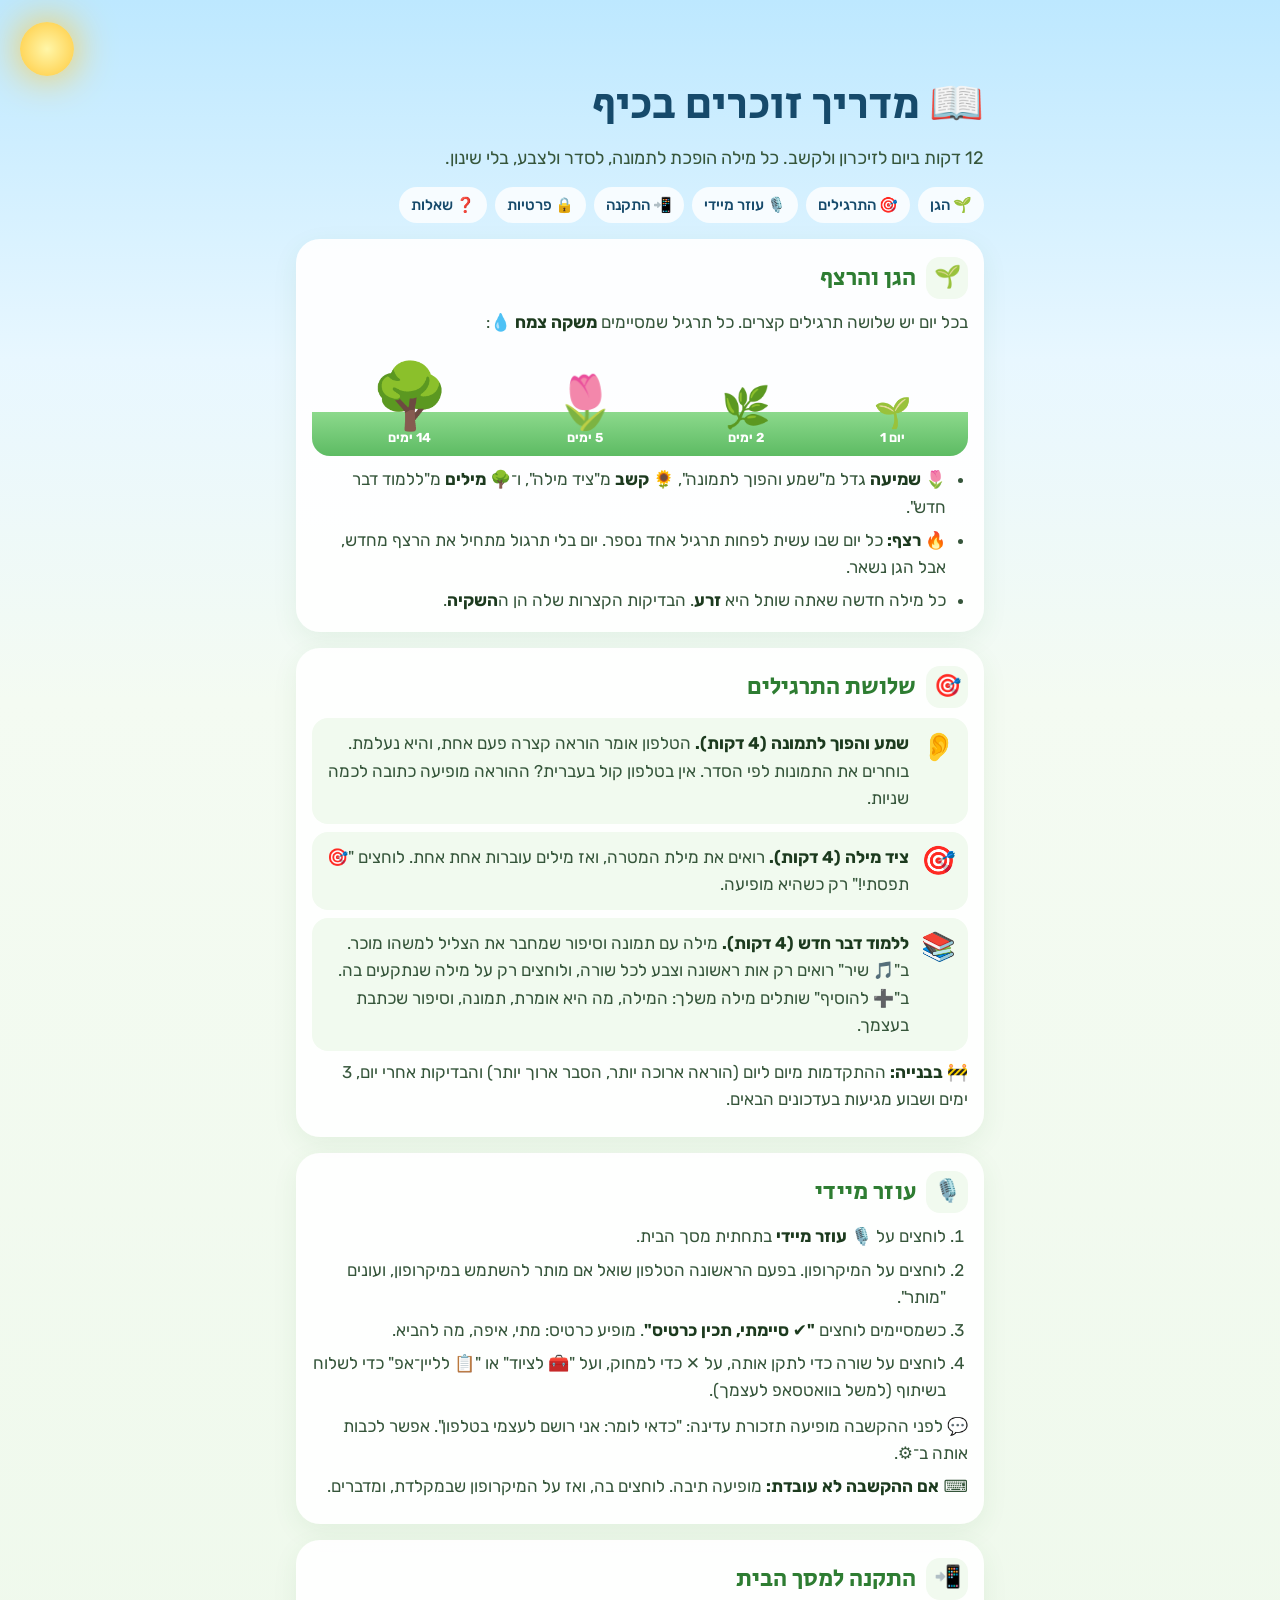
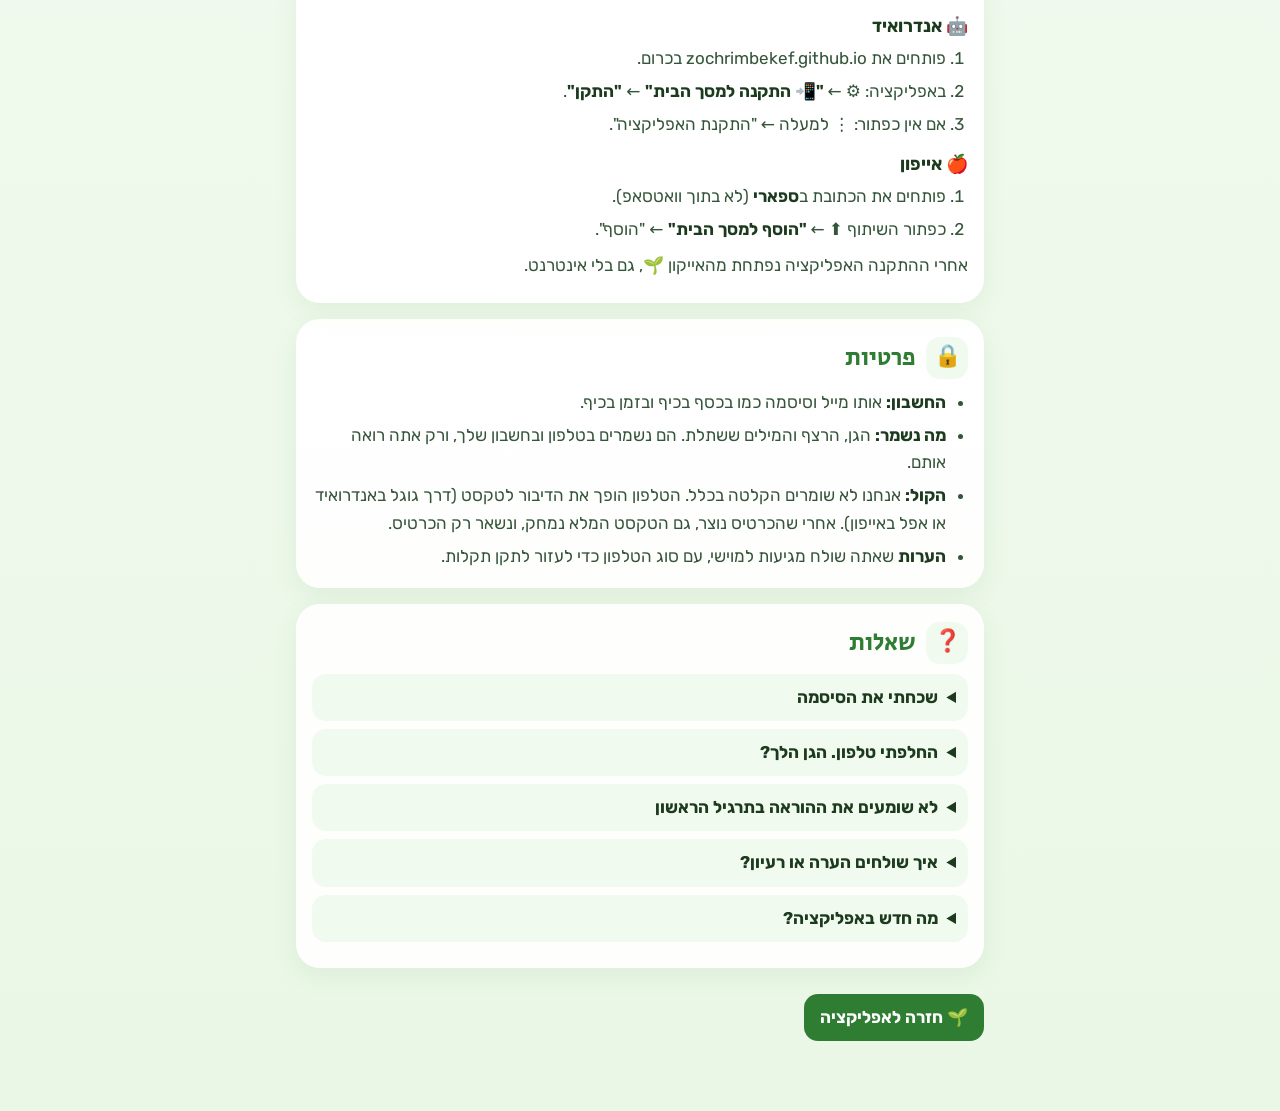
==== guide/index.html @ 0951f1a0 "עדכון האתר 20261025165456" ====
<!doctype html>
<html lang="he" dir="rtl">
<head>
<meta charset="utf-8">
<meta name="viewport" content="width=device-width, initial-scale=1, viewport-fit=cover">
<title>מדריך זוכרים בכיף</title>
<link rel="preconnect" href="https://fonts.googleapis.com">
<link rel="preconnect" href="https://fonts.gstatic.com" crossorigin>
<link href="https://fonts.googleapis.com/css2?family=Rubik:wght@400;500;700;800&family=Secular+One&display=swap" rel="stylesheet">
<style>
:root{--ink:#1C3A1E;--ink2:#35553A;--ink3:#5E7F62;--blue:#164A6B;--soft:#F1FAEF;--leaf:#2E7D32;--sun:#FFC93C;--ease:cubic-bezier(.22,.8,.24,1)}
*{box-sizing:border-box;margin:0;padding:0}
html,body{overflow-x:hidden;max-width:100%}
body{font-family:Rubik,system-ui,sans-serif;font-size:17px;line-height:1.6;color:var(--ink);background:linear-gradient(180deg,#BDE8FF 0,#E8F7FF 360px,#F4FBF2 700px,#EAF7E6)}
main{max-width:720px;margin:0 auto;padding:24px 16px 70px}
.sun{position:absolute;top:22px;left:20px;width:54px;height:54px;border-radius:50%;background:radial-gradient(#FFF6A8,var(--sun));box-shadow:0 0 40px var(--sun);animation:float 4s ease-in-out infinite}
@keyframes float{50%{transform:translateY(-6px)}}
h1{font-family:'Secular One',sans-serif;font-weight:400;font-size:clamp(30px,8vw,44px);color:var(--blue);margin-top:46px}
.lead{color:var(--ink2);font-size:18px;margin:4px 0 14px}
.toc{display:flex;flex-wrap:wrap;gap:8px;margin-bottom:6px}
.toc a{background:#ffffffd0;border-radius:99px;padding:6px 12px;font-size:15px;color:var(--blue);text-decoration:none;font-weight:500}
section{background:#ffffffee;border-radius:24px;padding:18px 16px;margin:16px 0;box-shadow:0 8px 26px #2E7D3214;opacity:0;transform:translateY(14px);animation:in .7s var(--ease) forwards}
section:nth-of-type(2){animation-delay:.06s}section:nth-of-type(3){animation-delay:.12s}section:nth-of-type(n+4){animation-delay:.18s}
@keyframes in{to{opacity:1;transform:none}}
h2{font-family:'Secular One',sans-serif;font-weight:400;font-size:24px;color:var(--leaf);margin-bottom:10px;display:flex;gap:10px;align-items:center}
h2 .ic{display:inline-grid;place-items:center;width:42px;height:42px;border-radius:14px;background:var(--soft);font-size:22px;flex:none}
h3{font-size:18px;margin:12px 0 4px}
p{color:var(--ink2);margin-bottom:6px}
ul,ol{padding-inline-start:22px;color:var(--ink2);display:flex;flex-direction:column;gap:6px}
b{color:var(--ink)}
.row{display:flex;gap:12px;align-items:flex-start;background:var(--soft);border-radius:16px;padding:12px;margin:8px 0}
.row .e{font-size:28px;flex:none;line-height:1.2}
.row p{margin:0}
.grow{display:flex;justify-content:space-around;align-items:flex-end;background:linear-gradient(180deg,transparent 60%,#8CD98C 60%,#5DBB63);border-radius:18px;height:110px;padding:0 6px 8px;margin:10px 0}
.grow div{text-align:center;color:#fff;font-weight:700;font-size:13px}
.grow span{display:block;line-height:1;animation:sway 4s ease-in-out infinite;transform-origin:bottom}
@keyframes sway{50%{transform:rotate(-4deg)}}
details{background:var(--soft);border-radius:14px;padding:10px 12px;margin:8px 0}
summary{font-weight:700;cursor:pointer}
details p{margin-top:6px}
.ltr{direction:ltr;unicode-bidi:isolate}
.back{display:inline-block;margin-top:10px;background:var(--leaf);color:#fff;text-decoration:none;border-radius:14px;padding:10px 16px;font-weight:700}
@media (prefers-reduced-motion:reduce){*{animation:none!important}section{opacity:1;transform:none}}
</style>
</head>
<body>
<div class="sun"></div>
<main>
  <h1>📖 מדריך זוכרים בכיף</h1>
  <p class="lead">12 דקות ביום לזיכרון ולקשב. כל מילה הופכת לתמונה, לסדר ולצבע, בלי שינון.</p>
  <nav class="toc"><a href="#garden">🌱 הגן</a><a href="#ex">🎯 התרגילים</a><a href="#helper">🎙️ עוזר מיידי</a><a href="#install">📲 התקנה</a><a href="#privacy">🔒 פרטיות</a><a href="#faq">❓ שאלות</a></nav>

  <section id="garden">
    <h2><span class="ic">🌱</span>הגן והרצף</h2>
    <p>בכל יום יש שלושה תרגילים קצרים. כל תרגיל שמסיימים <b>משקה צמח</b> 💧:</p>
    <div class="grow"><div><span style="font-size:30px">🌱</span>יום 1</div><div><span style="font-size:40px">🌿</span>2 ימים</div><div><span style="font-size:52px">🌷</span>5 ימים</div><div><span style="font-size:64px">🌳</span>14 ימים</div></div>
    <ul>
      <li>🌷 <b>שמיעה</b> גדל מ"שמע והפוך לתמונה", 🌻 <b>קשב</b> מ"ציד מילה", ו־🌳 <b>מילים</b> מ"ללמוד דבר חדש".</li>
      <li>🔥 <b>רצף:</b> כל יום שבו עשית לפחות תרגיל אחד נספר. יום בלי תרגול מתחיל את הרצף מחדש, אבל הגן נשאר.</li>
      <li>כל מילה חדשה שאתה שותל היא <b>זרע</b>. הבדיקות הקצרות שלה הן ה<b>השקיה</b>.</li>
    </ul>
  </section>

  <section id="ex">
    <h2><span class="ic">🎯</span>שלושת התרגילים</h2>
    <div class="row"><span class="e">👂</span><p><b>שמע והפוך לתמונה (4 דקות).</b> הטלפון אומר הוראה קצרה פעם אחת, והיא נעלמת. בוחרים את התמונות לפי הסדר. אין בטלפון קול בעברית? ההוראה מופיעה כתובה לכמה שניות.</p></div>
    <div class="row"><span class="e">🎯</span><p><b>ציד מילה (4 דקות).</b> רואים את מילת המטרה, ואז מילים עוברות אחת אחת. לוחצים "🎯 תפסתי!" רק כשהיא מופיעה.</p></div>
    <div class="row"><span class="e">📚</span><p><b>ללמוד דבר חדש (4 דקות).</b> מילה עם תמונה וסיפור שמחבר את הצליל למשהו מוכר. ב"🎵 שיר" רואים רק אות ראשונה וצבע לכל שורה, ולוחצים רק על מילה שנתקעים בה. ב"➕ להוסיף" שותלים מילה משלך: המילה, מה היא אומרת, תמונה, וסיפור שכתבת בעצמך.</p></div>
    <p style="margin-top:8px">🚧 <b>בבנייה:</b> ההתקדמות מיום ליום (הוראה ארוכה יותר, הסבר ארוך יותר) והבדיקות אחרי יום, 3 ימים ושבוע מגיעות בעדכונים הבאים.</p>
  </section>

  <section id="helper">
    <h2><span class="ic">🎙️</span>עוזר מיידי</h2>
    <ol>
      <li>לוחצים על <b>🎙️ עוזר מיידי</b> בתחתית מסך הבית.</li>
      <li>לוחצים על המיקרופון. בפעם הראשונה הטלפון שואל אם מותר להשתמש במיקרופון, ועונים "מותר".</li>
      <li>כשמסיימים לוחצים <b>"✔ סיימתי, תכין כרטיס"</b>. מופיע כרטיס: מתי, איפה, מה להביא.</li>
      <li>לוחצים על שורה כדי לתקן אותה, על ✕ כדי למחוק, ועל "🧰 לציוד" או "📋 לליין־אפ" כדי לשלוח בשיתוף (למשל בוואטסאפ לעצמך).</li>
    </ol>
    <p style="margin-top:8px">💬 לפני ההקשבה מופיעה תזכורת עדינה: "כדאי לומר: אני רושם לעצמי בטלפון". אפשר לכבות אותה ב־⚙️.</p>
    <p>⌨️ <b>אם ההקשבה לא עובדת:</b> מופיעה תיבה. לוחצים בה, ואז על המיקרופון שבמקלדת, ומדברים.</p>
  </section>

  <section id="install">
    <h2><span class="ic">📲</span>התקנה למסך הבית</h2>
    <h3>🤖 אנדרואיד</h3>
    <ol><li>פותחים את <span class="ltr">zochrimbekef.github.io</span> בכרום.</li><li>באפליקציה: ⚙️ ← <b>"📲 התקנה למסך הבית"</b> ← <b>"התקן"</b>.</li><li>אם אין כפתור: ⋮ למעלה ← "התקנת האפליקציה".</li></ol>
    <h3>🍎 אייפון</h3>
    <ol><li>פותחים את הכתובת ב<b>ספארי</b> (לא בתוך וואטסאפ).</li><li>כפתור השיתוף ⬆️ ← <b>"הוסף למסך הבית"</b> ← "הוסף".</li></ol>
    <p style="margin-top:8px">אחרי ההתקנה האפליקציה נפתחת מהאייקון 🌱, גם בלי אינטרנט.</p>
  </section>

  <section id="privacy">
    <h2><span class="ic">🔒</span>פרטיות</h2>
    <ul>
      <li><b>החשבון:</b> אותו מייל וסיסמה כמו בכסף בכיף ובזמן בכיף.</li>
      <li><b>מה נשמר:</b> הגן, הרצף והמילים ששתלת. הם נשמרים בטלפון ובחשבון שלך, ורק אתה רואה אותם.</li>
      <li><b>הקול:</b> אנחנו לא שומרים הקלטה בכלל. הטלפון הופך את הדיבור לטקסט (דרך גוגל באנדרואיד או אפל באייפון). אחרי שהכרטיס נוצר, גם הטקסט המלא נמחק, ונשאר רק הכרטיס.</li>
      <li><b>הערות</b> שאתה שולח מגיעות למוישי, עם סוג הטלפון כדי לעזור לתקן תקלות.</li>
    </ul>
  </section>

  <section id="faq">
    <h2><span class="ic">❓</span>שאלות</h2>
    <details><summary>שכחתי את הסיסמה</summary><p>במסך הכניסה כותבים את המייל ולוחצים "שכחתי סיסמה". מגיע מייל עם קישור, ובו בוחרים סיסמה חדשה. הסיסמה משתנה בכל האפליקציות יחד.</p></details>
    <details><summary>החלפתי טלפון. הגן הלך?</summary><p>לא. נכנסים עם אותו מייל וסיסמה, והגן חוזר. כתוב "📱 נשמר בטלפון"? זה אומר שעוד לא היה חיבור, וזה יעלה לחשבון לבד.</p></details>
    <details><summary>לא שומעים את ההוראה בתרגיל הראשון</summary><p>בודקים שהשמע של הטלפון לא על שקט. אם אין בטלפון קול בעברית, ההוראה מופיעה כתובה לכמה שניות ונעלמת.</p></details>
    <details><summary>איך שולחים הערה או רעיון?</summary><p>⚙️ ← "💌 הערה או רעיון". ההערה מגיעה ישר למוישי.</p></details>
    <details><summary>מה חדש באפליקציה?</summary><p>אחרי כל עדכון נפתח חלון "✨ מה חדש". אפשר לפתוח אותו שוב ב־⚙️.</p></details>
  </section>
  <a class="back" href="../">🌱 חזרה לאפליקציה</a>
</main>
</body>
</html>
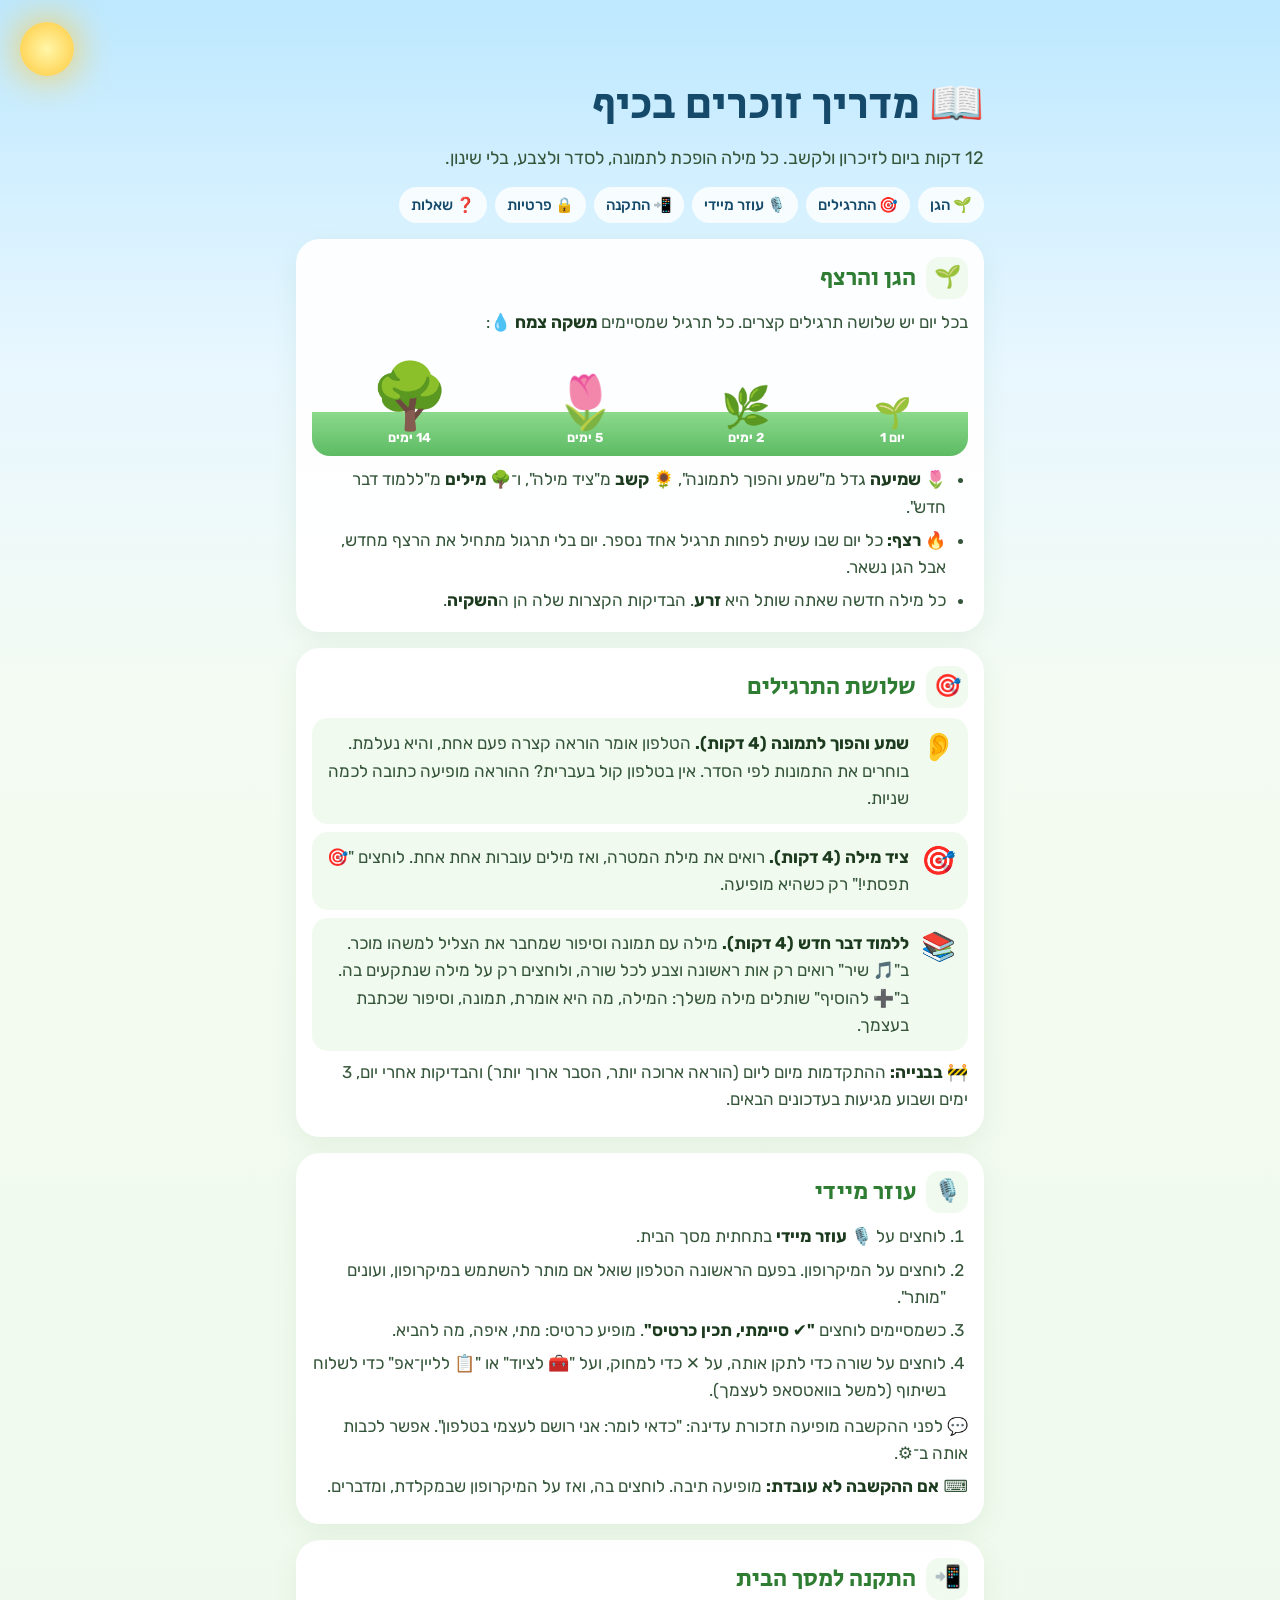
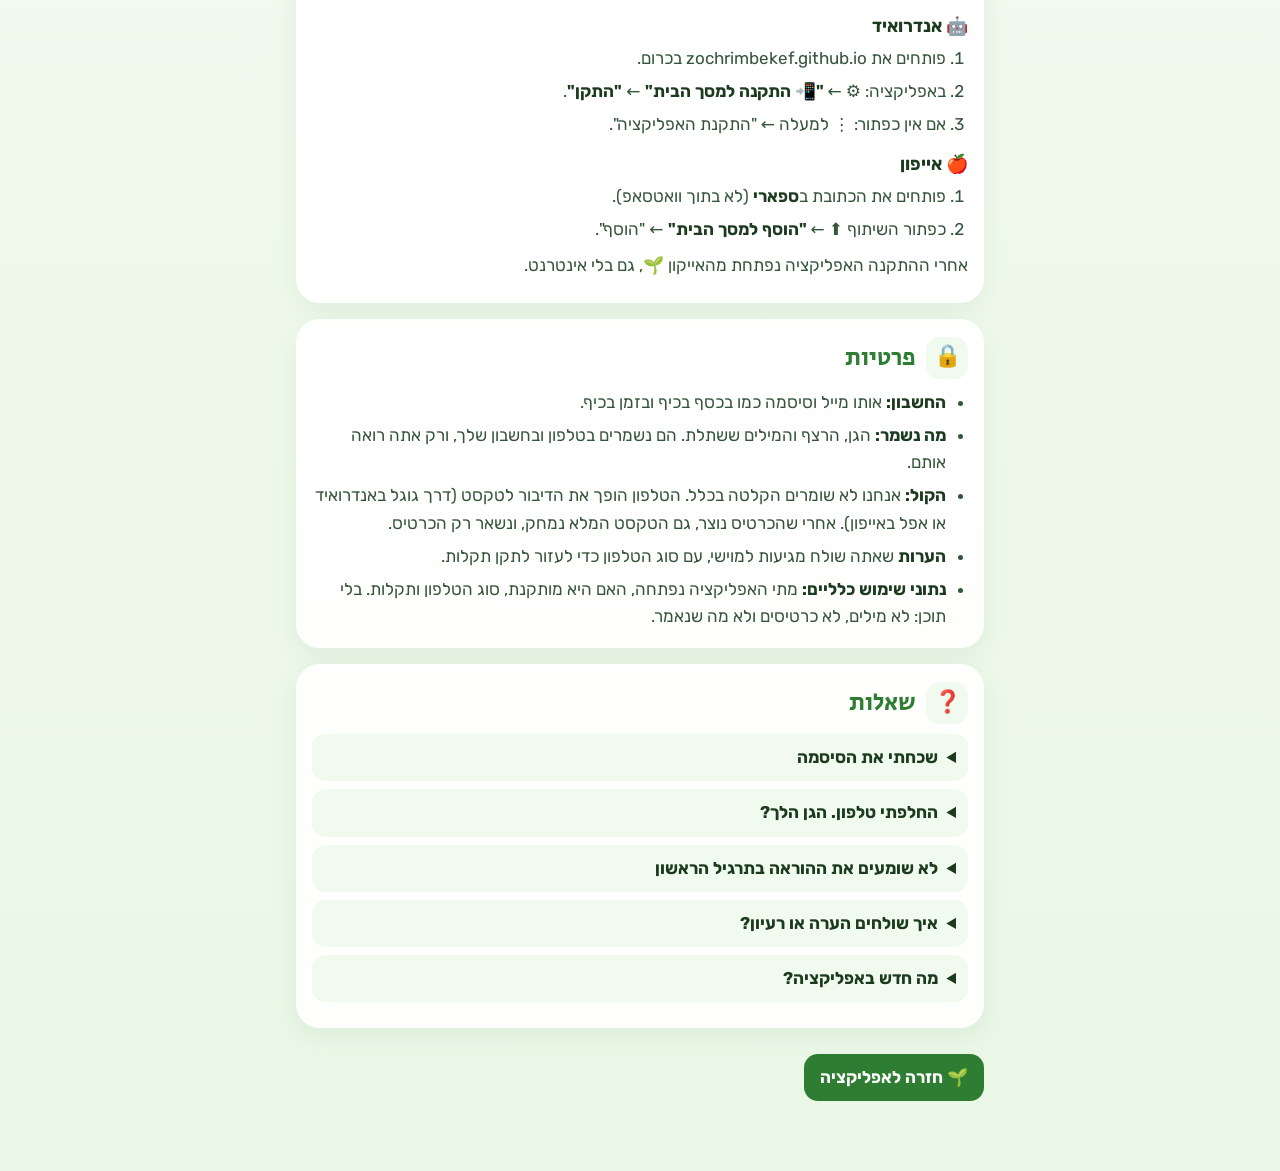
==== commit b3c249da: "עדכון האתר 20261025172228" ====
--- a/guide/index.html
+++ b/guide/index.html
@@ -97,6 +97,7 @@
       <li><b>מה נשמר:</b> הגן, הרצף והמילים ששתלת. הם נשמרים בטלפון ובחשבון שלך, ורק אתה רואה אותם.</li>
       <li><b>הקול:</b> אנחנו לא שומרים הקלטה בכלל. הטלפון הופך את הדיבור לטקסט (דרך גוגל באנדרואיד או אפל באייפון). אחרי שהכרטיס נוצר, גם הטקסט המלא נמחק, ונשאר רק הכרטיס.</li>
       <li><b>הערות</b> שאתה שולח מגיעות למוישי, עם סוג הטלפון כדי לעזור לתקן תקלות.</li>
+      <li><b>נתוני שימוש כלליים:</b> מתי האפליקציה נפתחה, האם היא מותקנת, סוג הטלפון ותקלות. בלי תוכן: לא מילים, לא כרטיסים ולא מה שנאמר.</li>
     </ul>
   </section>
 
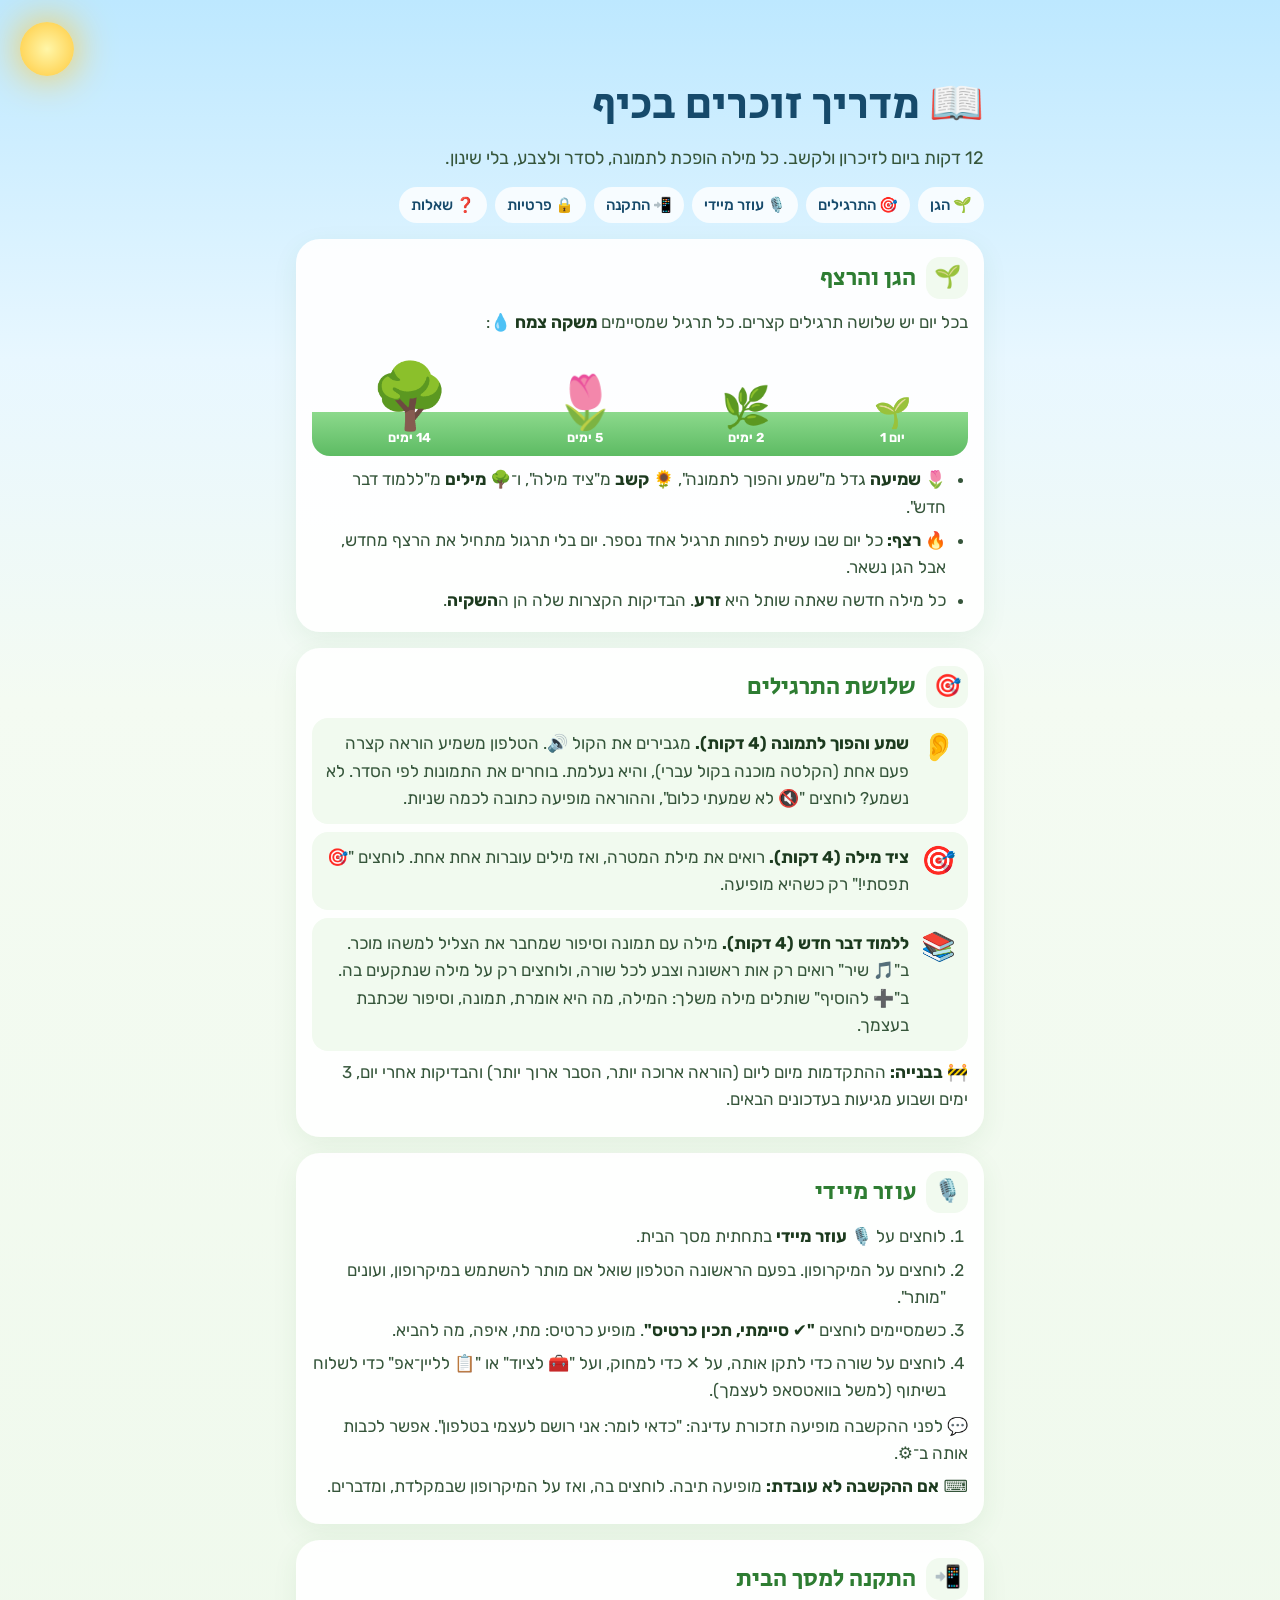
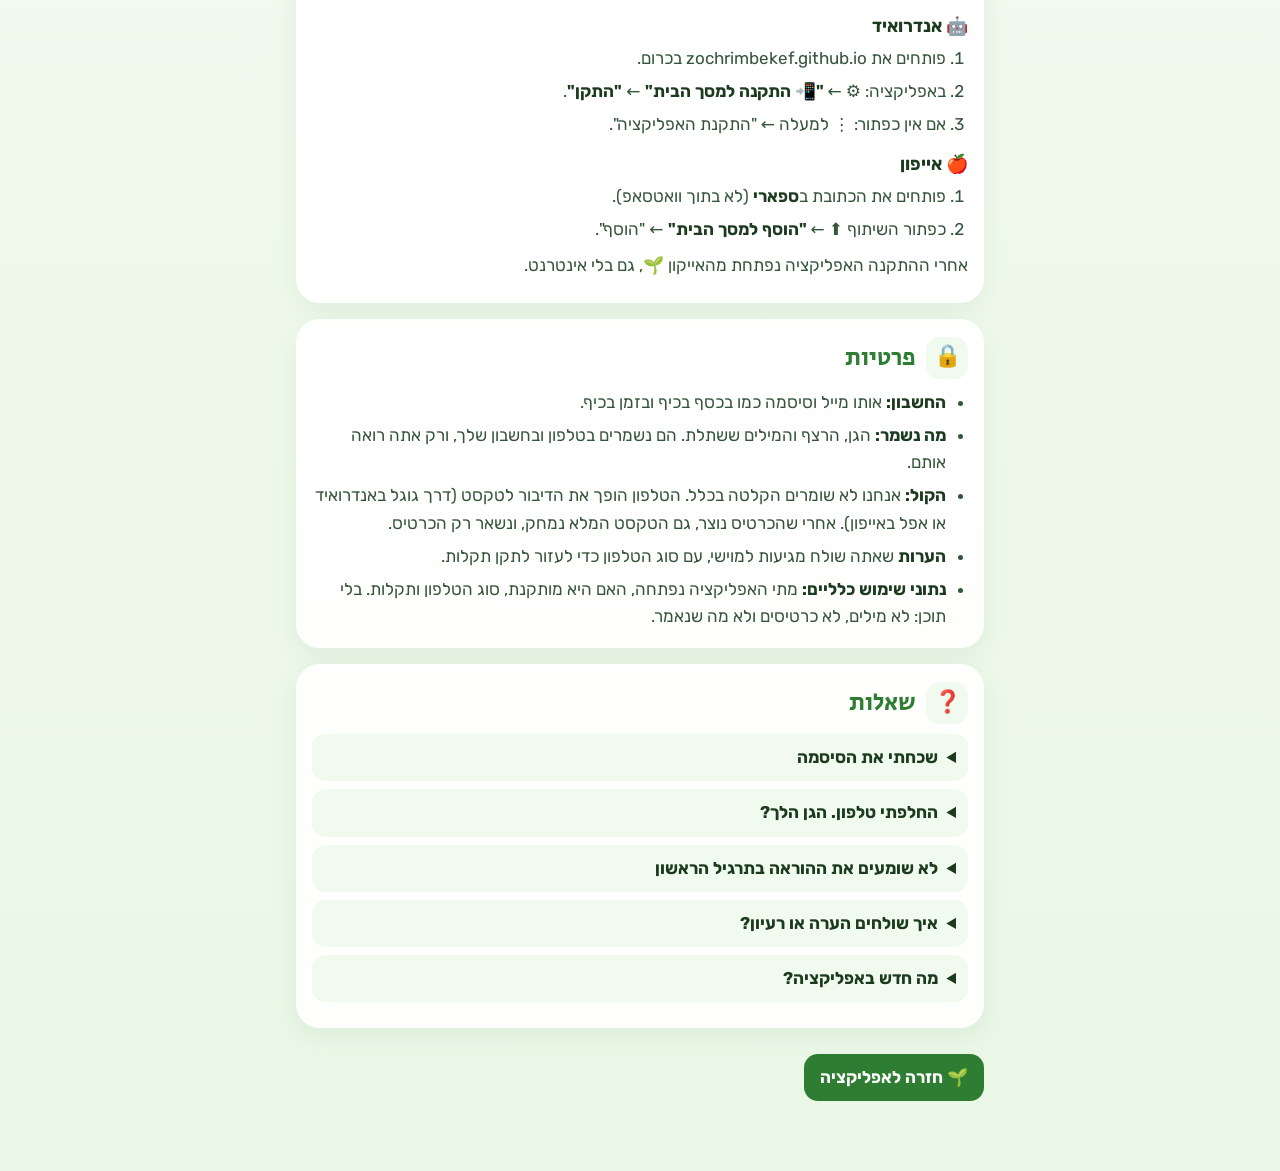
==== commit ca86192e: "עדכון האתר 20261025175209" ====
--- a/guide/index.html
+++ b/guide/index.html
@@ -63,7 +63,7 @@
 
   <section id="ex">
     <h2><span class="ic">🎯</span>שלושת התרגילים</h2>
-    <div class="row"><span class="e">👂</span><p><b>שמע והפוך לתמונה (4 דקות).</b> הטלפון אומר הוראה קצרה פעם אחת, והיא נעלמת. בוחרים את התמונות לפי הסדר. אין בטלפון קול בעברית? ההוראה מופיעה כתובה לכמה שניות.</p></div>
+    <div class="row"><span class="e">👂</span><p><b>שמע והפוך לתמונה (4 דקות).</b> מגבירים את הקול 🔊. הטלפון משמיע הוראה קצרה פעם אחת (הקלטה מוכנה בקול עברי), והיא נעלמת. בוחרים את התמונות לפי הסדר. לא נשמע? לוחצים "🔇 לא שמעתי כלום", וההוראה מופיעה כתובה לכמה שניות.</p></div>
     <div class="row"><span class="e">🎯</span><p><b>ציד מילה (4 דקות).</b> רואים את מילת המטרה, ואז מילים עוברות אחת אחת. לוחצים "🎯 תפסתי!" רק כשהיא מופיעה.</p></div>
     <div class="row"><span class="e">📚</span><p><b>ללמוד דבר חדש (4 דקות).</b> מילה עם תמונה וסיפור שמחבר את הצליל למשהו מוכר. ב"🎵 שיר" רואים רק אות ראשונה וצבע לכל שורה, ולוחצים רק על מילה שנתקעים בה. ב"➕ להוסיף" שותלים מילה משלך: המילה, מה היא אומרת, תמונה, וסיפור שכתבת בעצמך.</p></div>
     <p style="margin-top:8px">🚧 <b>בבנייה:</b> ההתקדמות מיום ליום (הוראה ארוכה יותר, הסבר ארוך יותר) והבדיקות אחרי יום, 3 ימים ושבוע מגיעות בעדכונים הבאים.</p>
@@ -105,7 +105,7 @@
     <h2><span class="ic">❓</span>שאלות</h2>
     <details><summary>שכחתי את הסיסמה</summary><p>במסך הכניסה כותבים את המייל ולוחצים "שכחתי סיסמה". מגיע מייל עם קישור, ובו בוחרים סיסמה חדשה. הסיסמה משתנה בכל האפליקציות יחד.</p></details>
     <details><summary>החלפתי טלפון. הגן הלך?</summary><p>לא. נכנסים עם אותו מייל וסיסמה, והגן חוזר. כתוב "📱 נשמר בטלפון"? זה אומר שעוד לא היה חיבור, וזה יעלה לחשבון לבד.</p></details>
-    <details><summary>לא שומעים את ההוראה בתרגיל הראשון</summary><p>בודקים שהשמע של הטלפון לא על שקט. אם אין בטלפון קול בעברית, ההוראה מופיעה כתובה לכמה שניות ונעלמת.</p></details>
+    <details><summary>לא שומעים את ההוראה בתרגיל הראשון</summary><p>ההוראות מוקלטות מראש, אז הן אמורות להישמע בכל טלפון. בודקים שהשמע לא על שקט ושהקול מוגבר. אם עדיין לא נשמע כלום, לוחצים "🔇 לא שמעתי כלום", וההוראה מופיעה כתובה לכמה שניות ונעלמת.</p></details>
     <details><summary>איך שולחים הערה או רעיון?</summary><p>⚙️ ← "💌 הערה או רעיון". ההערה מגיעה ישר למוישי.</p></details>
     <details><summary>מה חדש באפליקציה?</summary><p>אחרי כל עדכון נפתח חלון "✨ מה חדש". אפשר לפתוח אותו שוב ב־⚙️.</p></details>
   </section>
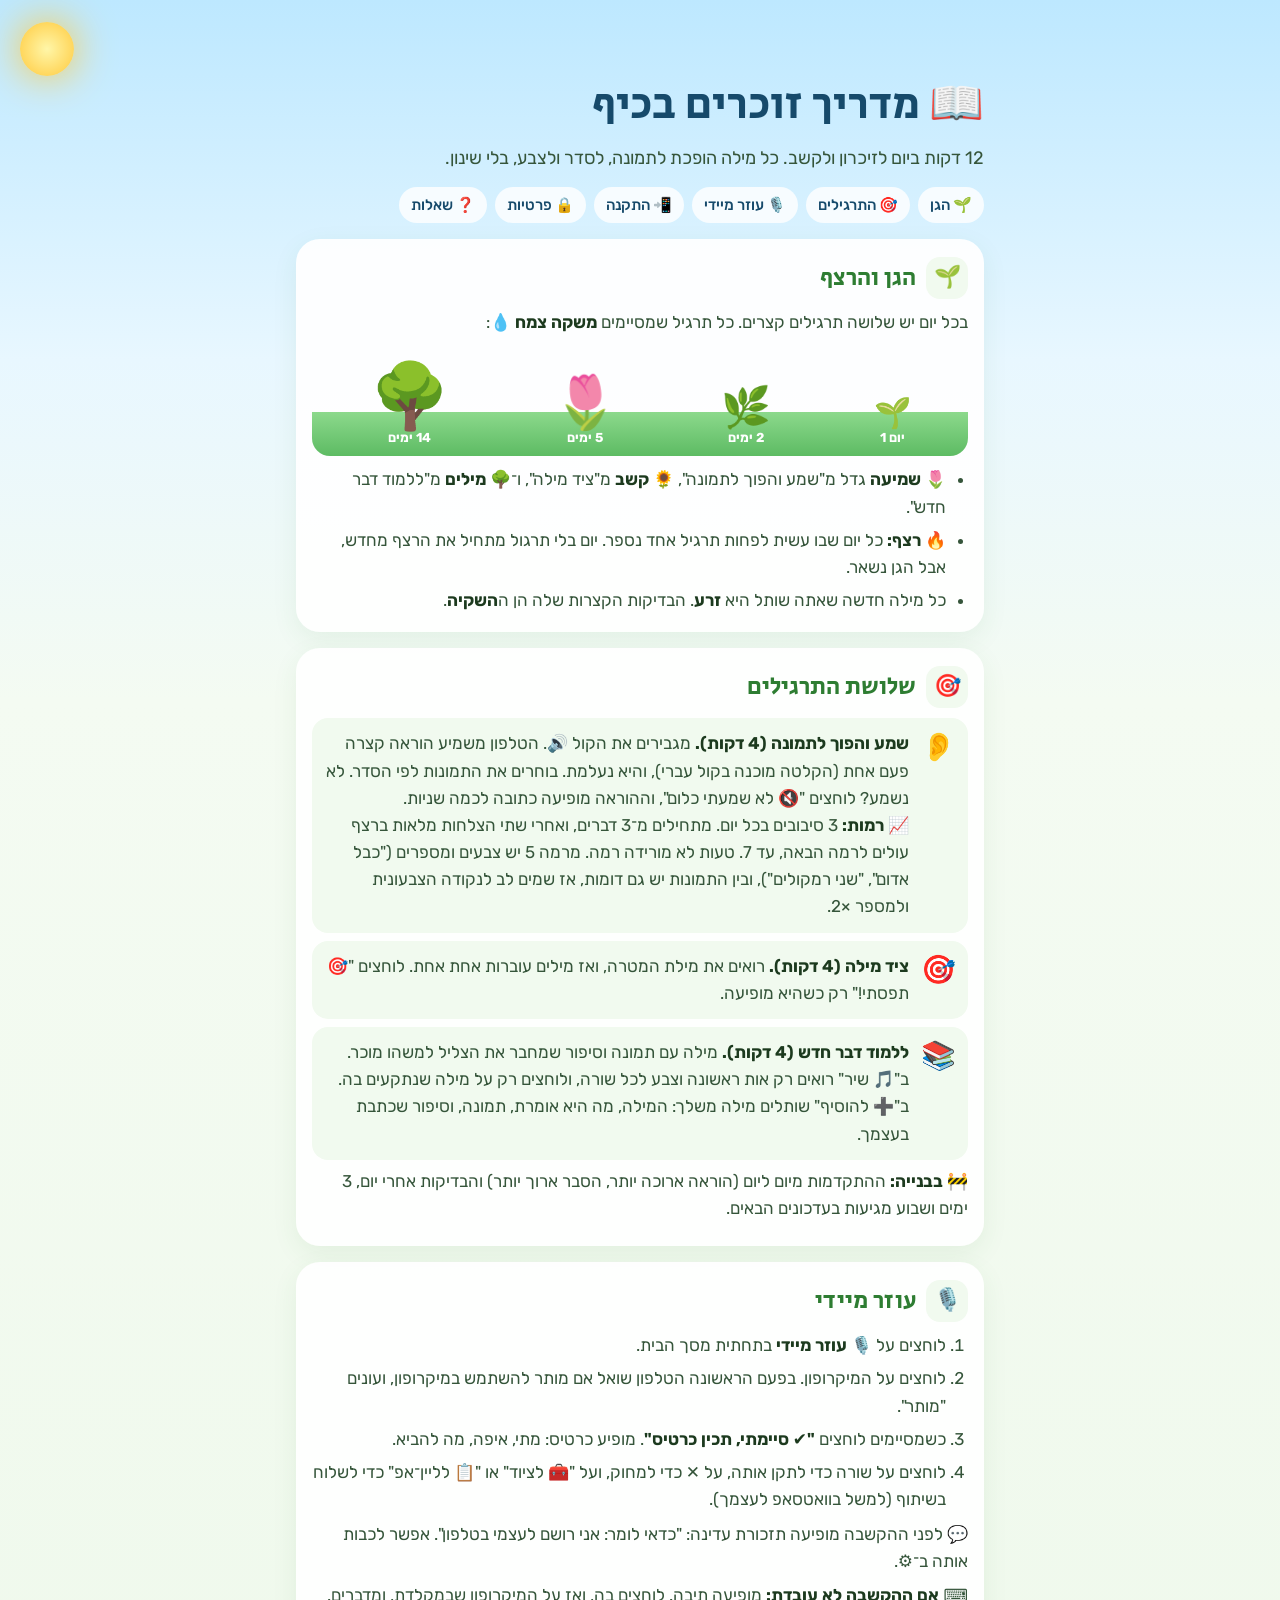
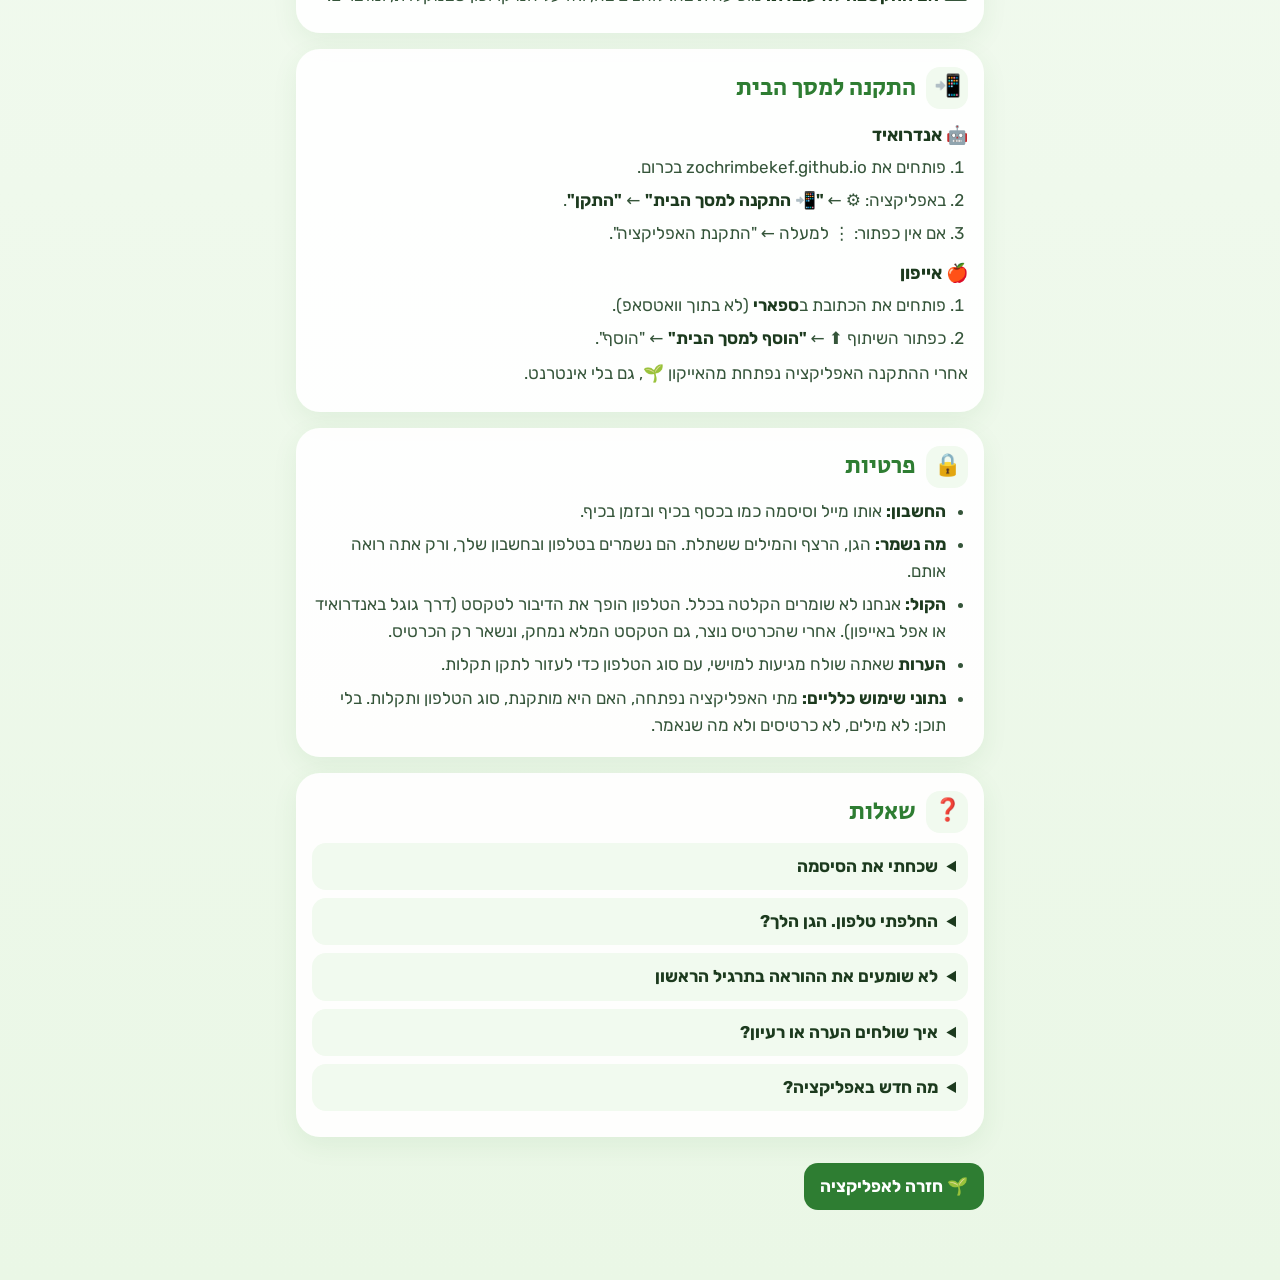
==== commit 5e48c464: "עדכון האתר 20261025180251" ====
--- a/guide/index.html
+++ b/guide/index.html
@@ -63,7 +63,7 @@
 
   <section id="ex">
     <h2><span class="ic">🎯</span>שלושת התרגילים</h2>
-    <div class="row"><span class="e">👂</span><p><b>שמע והפוך לתמונה (4 דקות).</b> מגבירים את הקול 🔊. הטלפון משמיע הוראה קצרה פעם אחת (הקלטה מוכנה בקול עברי), והיא נעלמת. בוחרים את התמונות לפי הסדר. לא נשמע? לוחצים "🔇 לא שמעתי כלום", וההוראה מופיעה כתובה לכמה שניות.</p></div>
+    <div class="row"><span class="e">👂</span><p><b>שמע והפוך לתמונה (4 דקות).</b> מגבירים את הקול 🔊. הטלפון משמיע הוראה קצרה פעם אחת (הקלטה מוכנה בקול עברי), והיא נעלמת. בוחרים את התמונות לפי הסדר. לא נשמע? לוחצים "🔇 לא שמעתי כלום", וההוראה מופיעה כתובה לכמה שניות.<br>📈 <b>רמות:</b> 3 סיבובים בכל יום. מתחילים מ־3 דברים, ואחרי שתי הצלחות מלאות ברצף עולים לרמה הבאה, עד 7. טעות לא מורידה רמה. מרמה 5 יש צבעים ומספרים ("כבל אדום", "שני רמקולים"), ובין התמונות יש גם דומות, אז שמים לב לנקודה הצבעונית ולמספר ×2.</p></div>
     <div class="row"><span class="e">🎯</span><p><b>ציד מילה (4 דקות).</b> רואים את מילת המטרה, ואז מילים עוברות אחת אחת. לוחצים "🎯 תפסתי!" רק כשהיא מופיעה.</p></div>
     <div class="row"><span class="e">📚</span><p><b>ללמוד דבר חדש (4 דקות).</b> מילה עם תמונה וסיפור שמחבר את הצליל למשהו מוכר. ב"🎵 שיר" רואים רק אות ראשונה וצבע לכל שורה, ולוחצים רק על מילה שנתקעים בה. ב"➕ להוסיף" שותלים מילה משלך: המילה, מה היא אומרת, תמונה, וסיפור שכתבת בעצמך.</p></div>
     <p style="margin-top:8px">🚧 <b>בבנייה:</b> ההתקדמות מיום ליום (הוראה ארוכה יותר, הסבר ארוך יותר) והבדיקות אחרי יום, 3 ימים ושבוע מגיעות בעדכונים הבאים.</p>
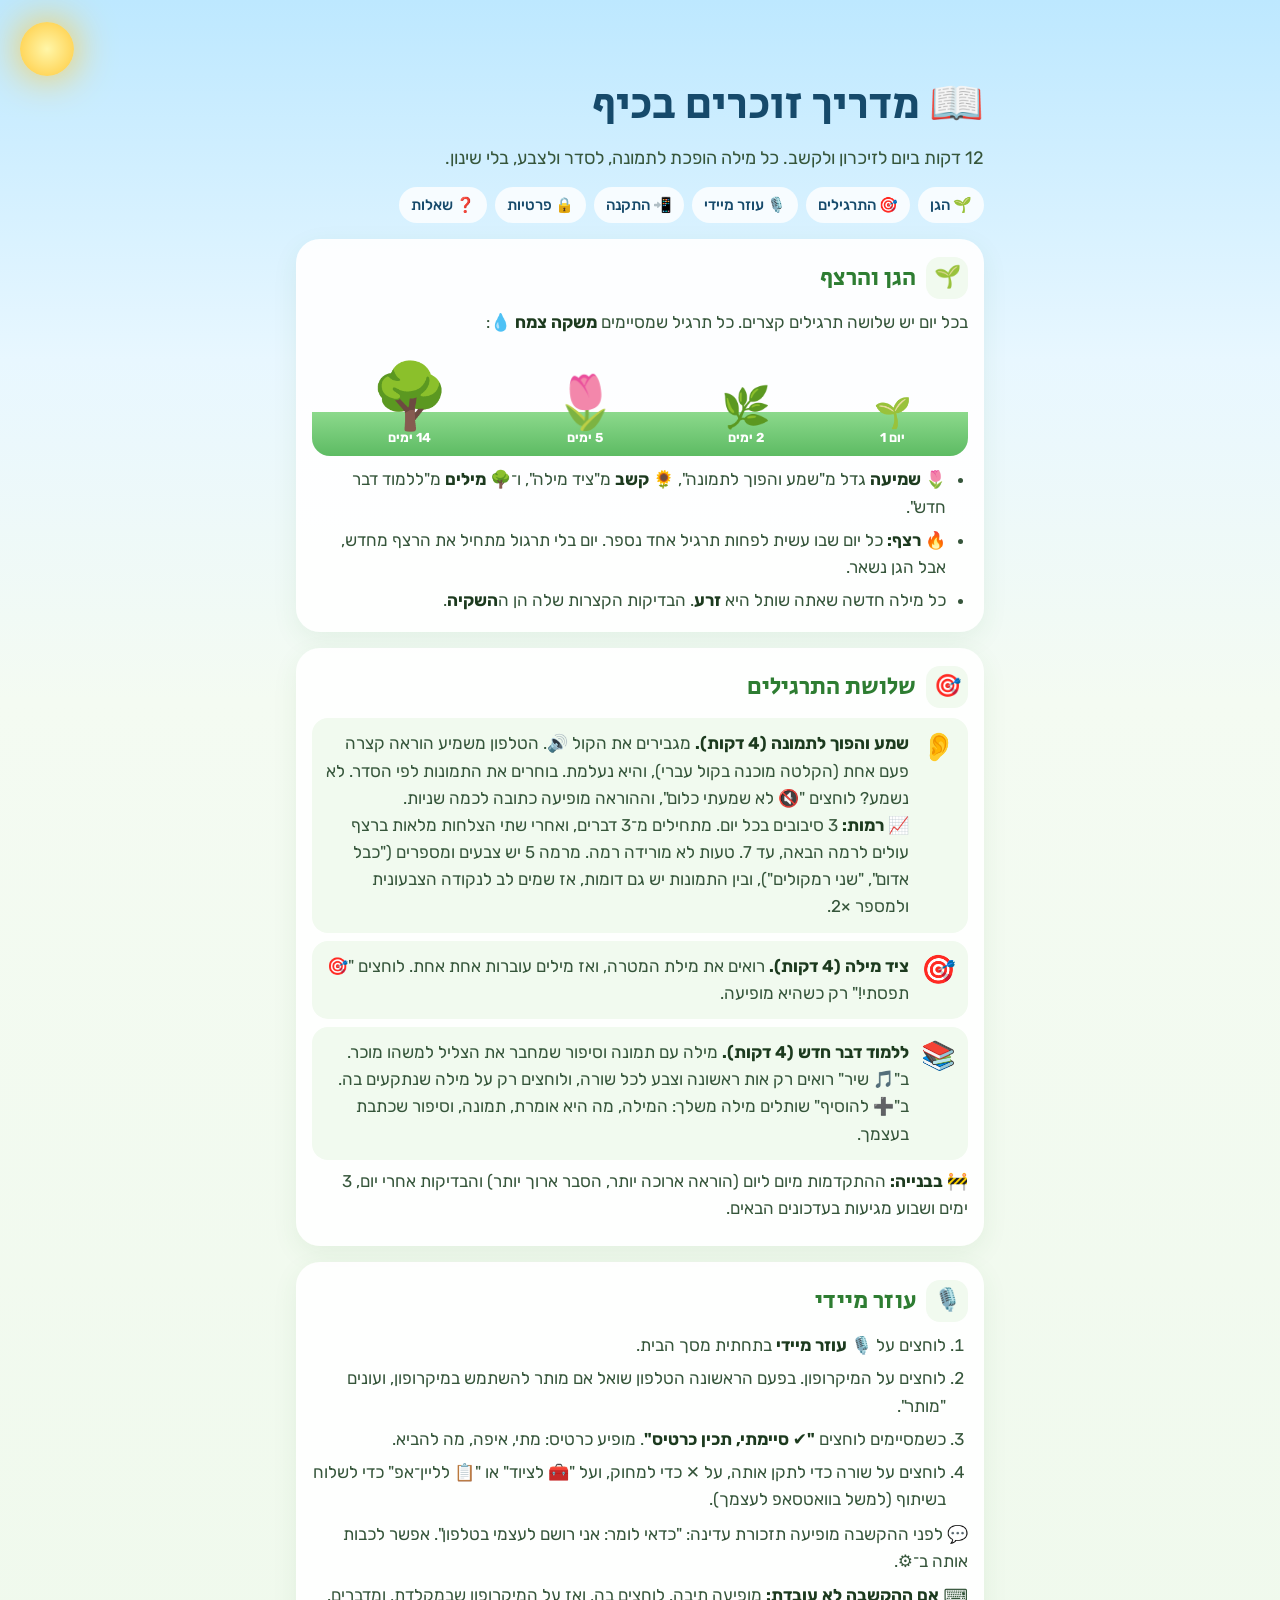
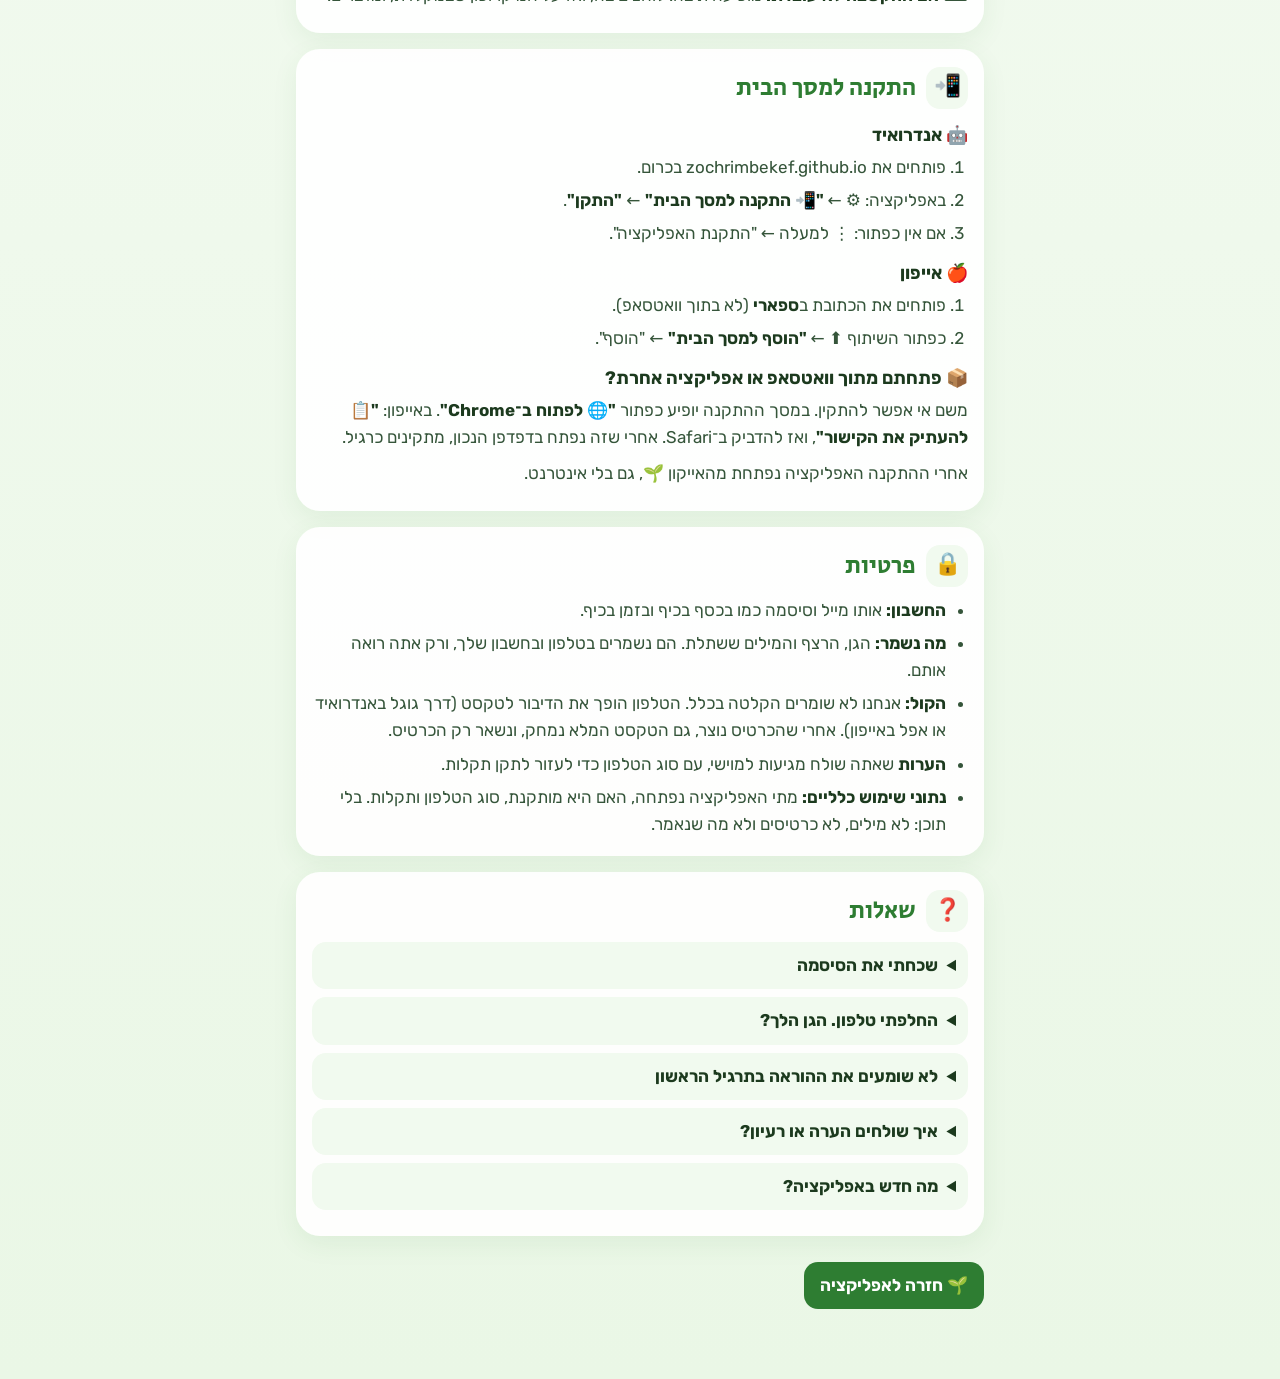
==== commit 46ae7b83: "עדכון האתר 20261025203008" ====
--- a/guide/index.html
+++ b/guide/index.html
@@ -87,6 +87,7 @@
     <ol><li>פותחים את <span class="ltr">zochrimbekef.github.io</span> בכרום.</li><li>באפליקציה: ⚙️ ← <b>"📲 התקנה למסך הבית"</b> ← <b>"התקן"</b>.</li><li>אם אין כפתור: ⋮ למעלה ← "התקנת האפליקציה".</li></ol>
     <h3>🍎 אייפון</h3>
     <ol><li>פותחים את הכתובת ב<b>ספארי</b> (לא בתוך וואטסאפ).</li><li>כפתור השיתוף ⬆️ ← <b>"הוסף למסך הבית"</b> ← "הוסף".</li></ol>
+    <h3>📦 פתחתם מתוך וואטסאפ או אפליקציה אחרת?</h3><p>משם אי אפשר להתקין. במסך ההתקנה יופיע כפתור <b>"🌐 לפתוח ב־Chrome"</b>. באייפון: <b>"📋 להעתיק את הקישור"</b>, ואז להדביק ב־Safari. אחרי שזה נפתח בדפדפן הנכון, מתקינים כרגיל.</p>
     <p style="margin-top:8px">אחרי ההתקנה האפליקציה נפתחת מהאייקון 🌱, גם בלי אינטרנט.</p>
   </section>
 
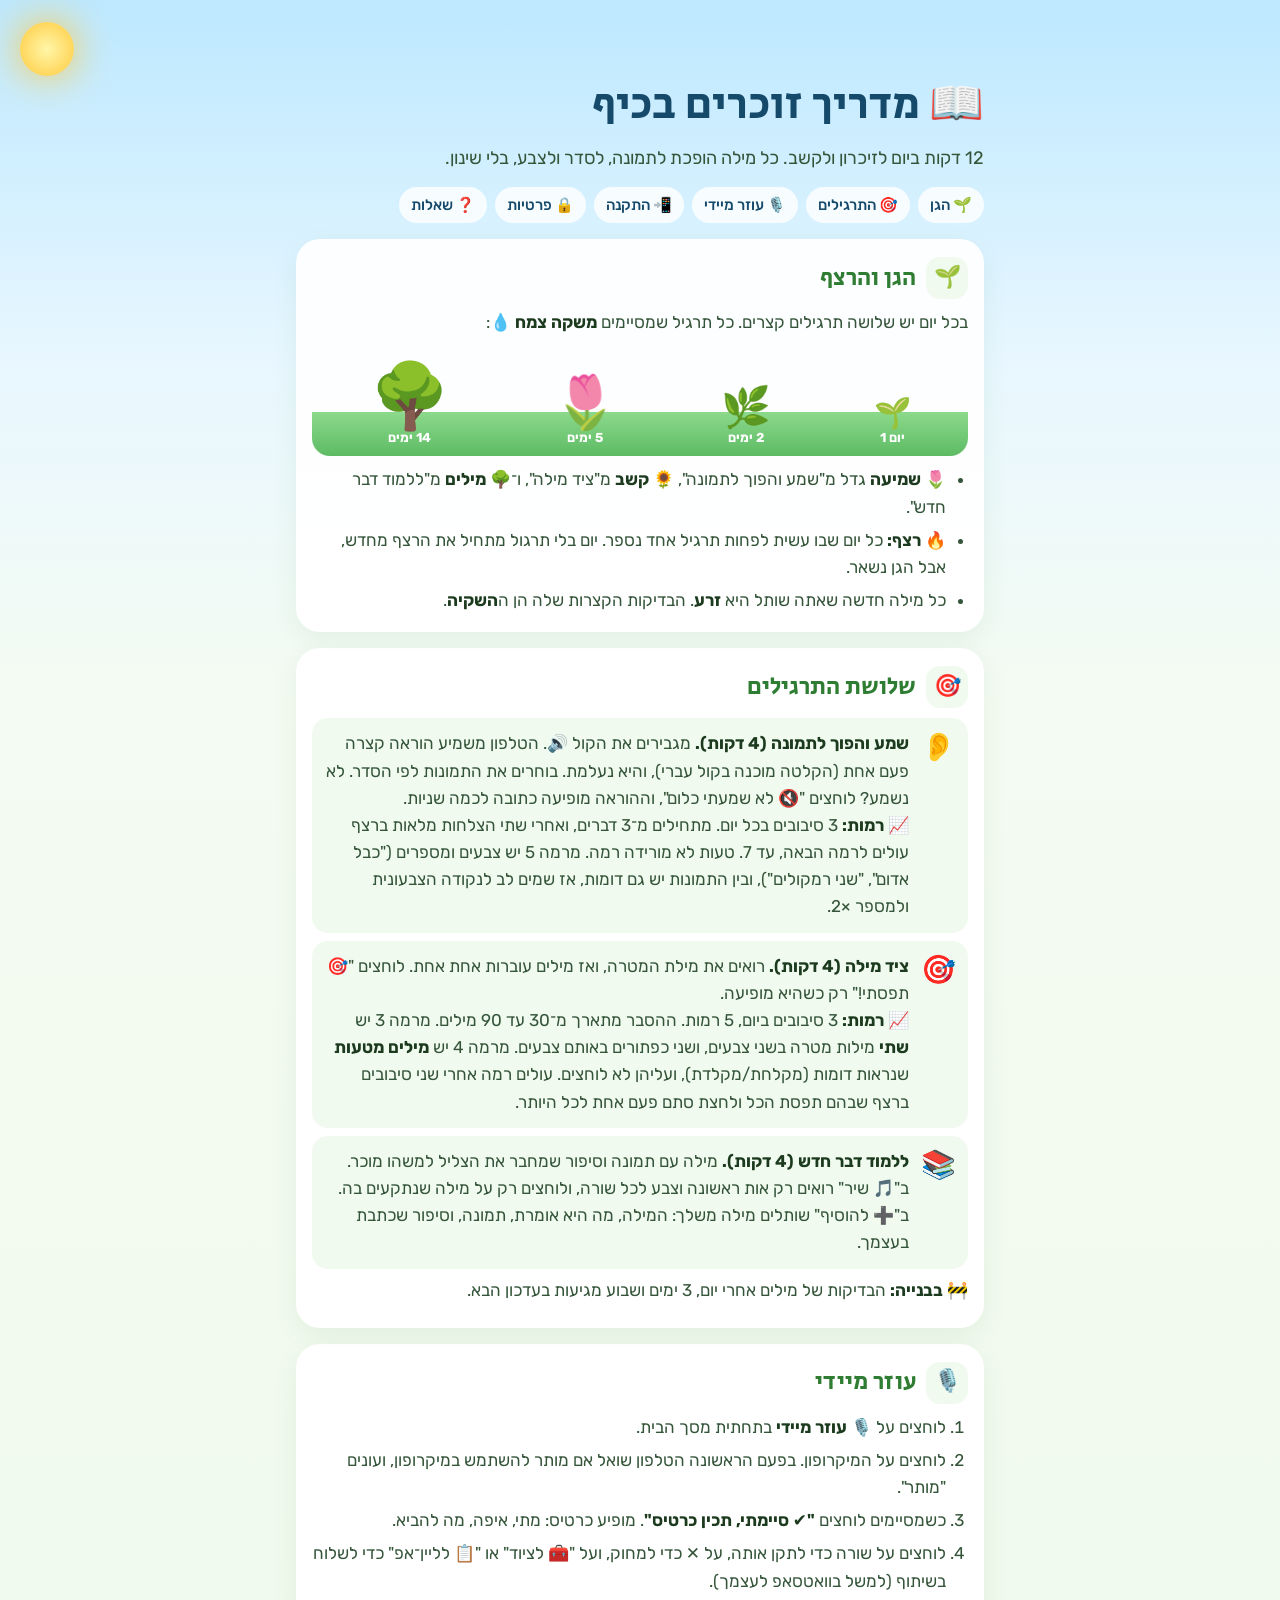
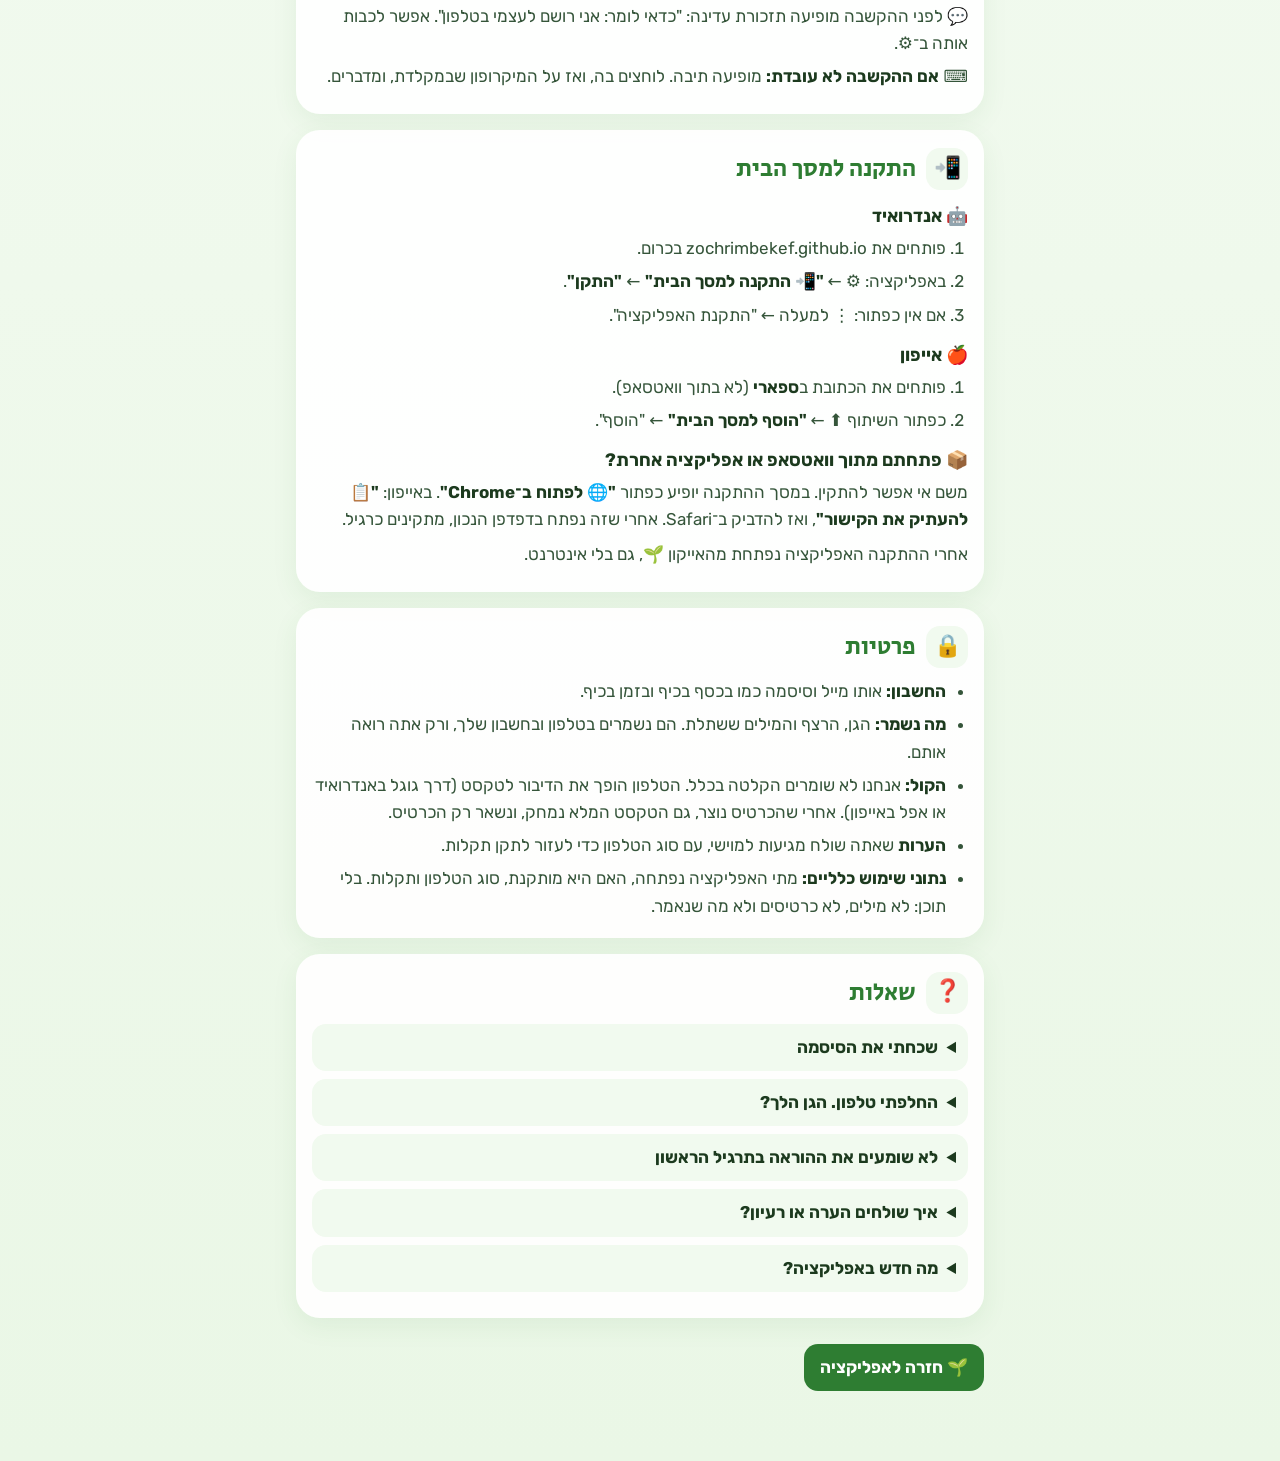
==== commit a85eaa52: "עדכון האתר 20261025204600" ====
--- a/guide/index.html
+++ b/guide/index.html
@@ -64,9 +64,9 @@
   <section id="ex">
     <h2><span class="ic">🎯</span>שלושת התרגילים</h2>
     <div class="row"><span class="e">👂</span><p><b>שמע והפוך לתמונה (4 דקות).</b> מגבירים את הקול 🔊. הטלפון משמיע הוראה קצרה פעם אחת (הקלטה מוכנה בקול עברי), והיא נעלמת. בוחרים את התמונות לפי הסדר. לא נשמע? לוחצים "🔇 לא שמעתי כלום", וההוראה מופיעה כתובה לכמה שניות.<br>📈 <b>רמות:</b> 3 סיבובים בכל יום. מתחילים מ־3 דברים, ואחרי שתי הצלחות מלאות ברצף עולים לרמה הבאה, עד 7. טעות לא מורידה רמה. מרמה 5 יש צבעים ומספרים ("כבל אדום", "שני רמקולים"), ובין התמונות יש גם דומות, אז שמים לב לנקודה הצבעונית ולמספר ×2.</p></div>
-    <div class="row"><span class="e">🎯</span><p><b>ציד מילה (4 דקות).</b> רואים את מילת המטרה, ואז מילים עוברות אחת אחת. לוחצים "🎯 תפסתי!" רק כשהיא מופיעה.</p></div>
+    <div class="row"><span class="e">🎯</span><p><b>ציד מילה (4 דקות).</b> רואים את מילת המטרה, ואז מילים עוברות אחת אחת. לוחצים "🎯 תפסתי!" רק כשהיא מופיעה.<br>📈 <b>רמות:</b> 3 סיבובים ביום, 5 רמות. ההסבר מתארך מ־30 עד 90 מילים. מרמה 3 יש <b>שתי</b> מילות מטרה בשני צבעים, ושני כפתורים באותם צבעים. מרמה 4 יש <b>מילים מטעות</b> שנראות דומות (מקלחת/מקלדת), ועליהן לא לוחצים. עולים רמה אחרי שני סיבובים ברצף שבהם תפסת הכל ולחצת סתם פעם אחת לכל היותר.</p></div>
     <div class="row"><span class="e">📚</span><p><b>ללמוד דבר חדש (4 דקות).</b> מילה עם תמונה וסיפור שמחבר את הצליל למשהו מוכר. ב"🎵 שיר" רואים רק אות ראשונה וצבע לכל שורה, ולוחצים רק על מילה שנתקעים בה. ב"➕ להוסיף" שותלים מילה משלך: המילה, מה היא אומרת, תמונה, וסיפור שכתבת בעצמך.</p></div>
-    <p style="margin-top:8px">🚧 <b>בבנייה:</b> ההתקדמות מיום ליום (הוראה ארוכה יותר, הסבר ארוך יותר) והבדיקות אחרי יום, 3 ימים ושבוע מגיעות בעדכונים הבאים.</p>
+    <p style="margin-top:8px">🚧 <b>בבנייה:</b> הבדיקות של מילים אחרי יום, 3 ימים ושבוע מגיעות בעדכון הבא.</p>
   </section>
 
   <section id="helper">
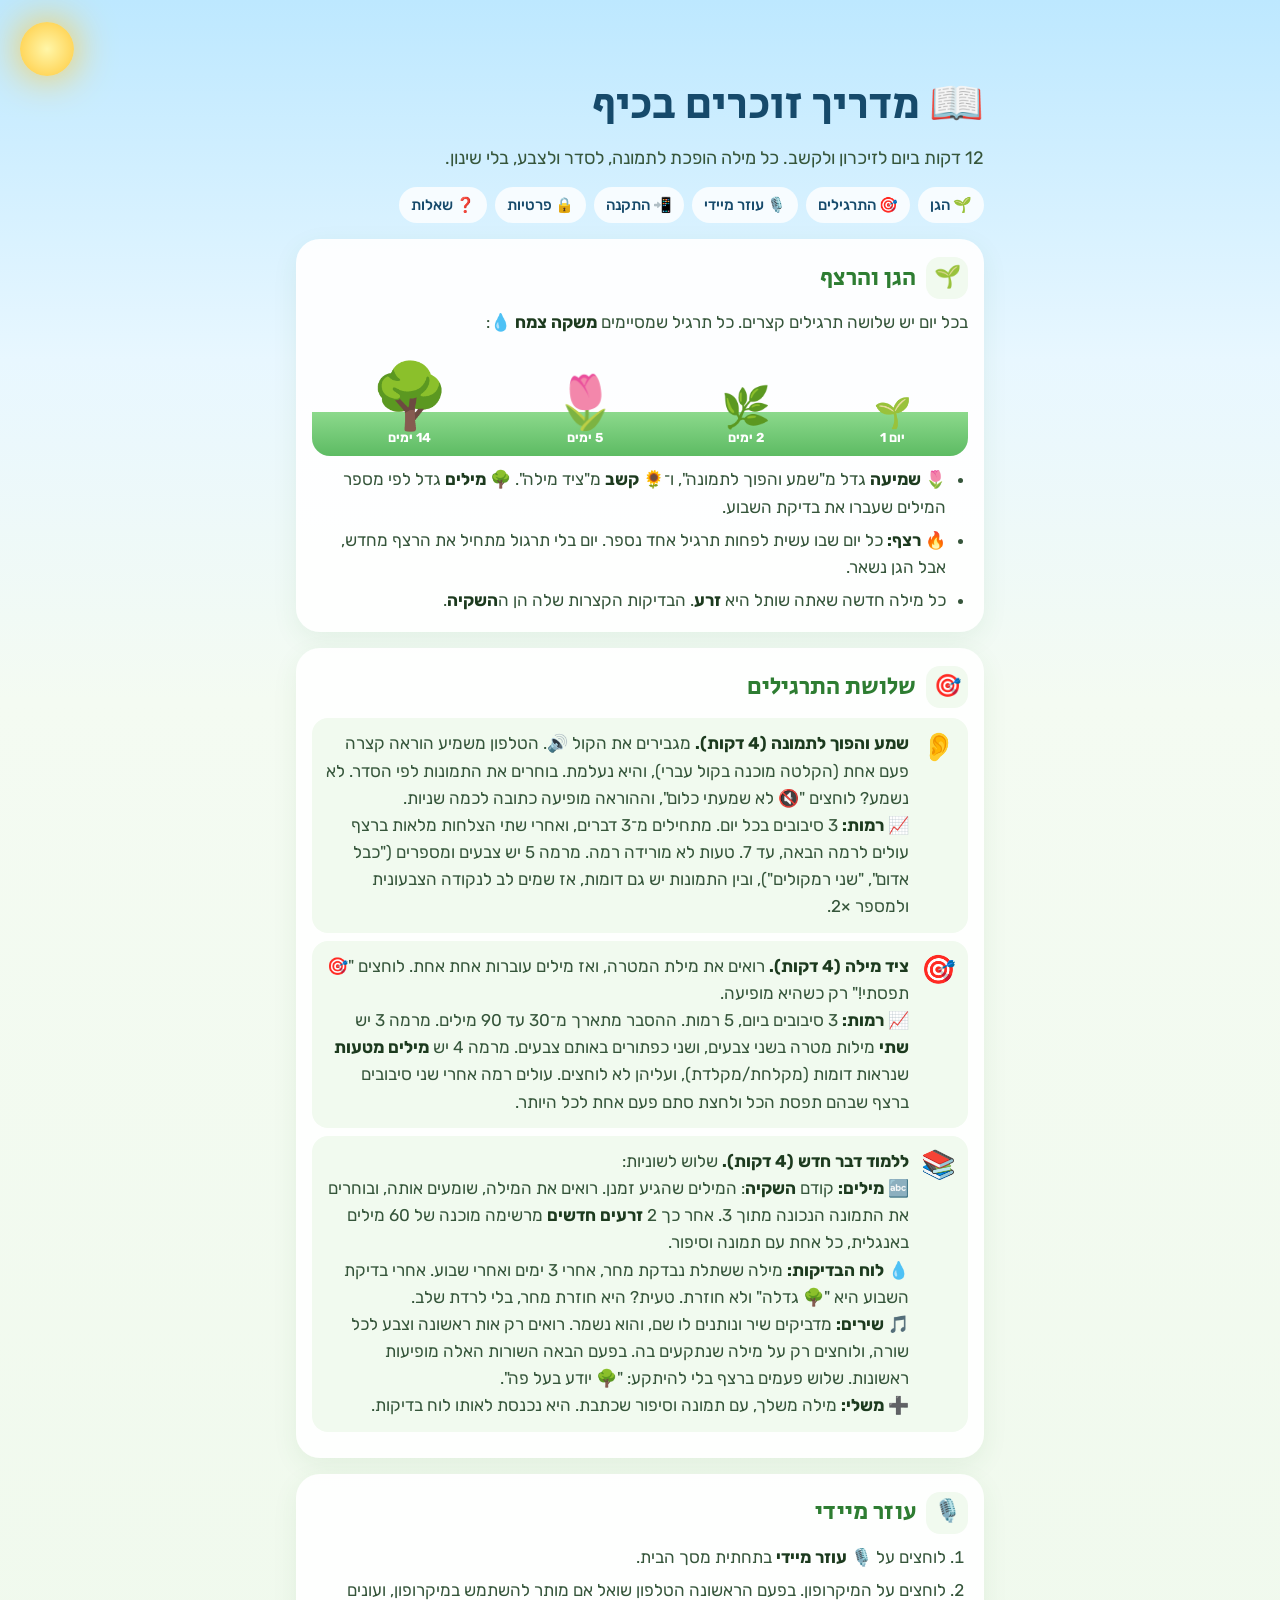
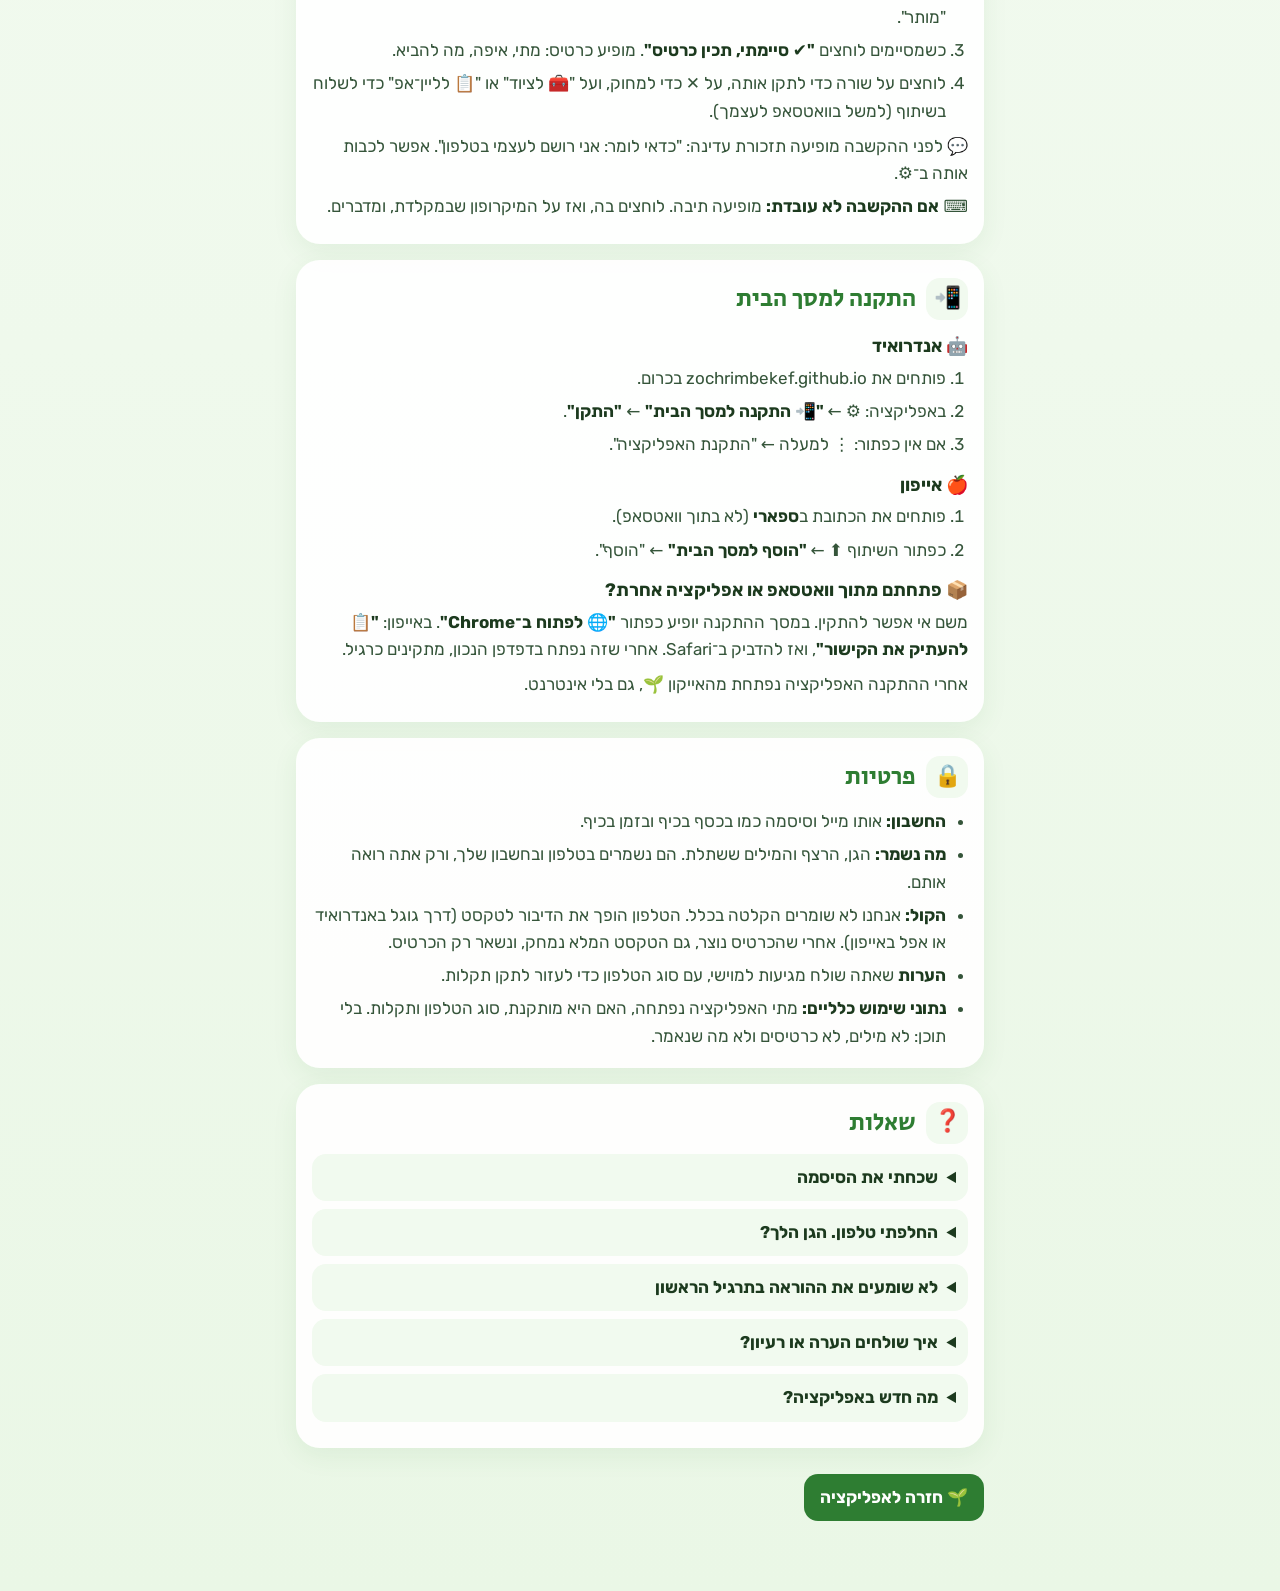
==== commit 3f58da70: "עדכון האתר 20261027174036" ====
--- a/guide/index.html
+++ b/guide/index.html
@@ -55,7 +55,7 @@
     <p>בכל יום יש שלושה תרגילים קצרים. כל תרגיל שמסיימים <b>משקה צמח</b> 💧:</p>
     <div class="grow"><div><span style="font-size:30px">🌱</span>יום 1</div><div><span style="font-size:40px">🌿</span>2 ימים</div><div><span style="font-size:52px">🌷</span>5 ימים</div><div><span style="font-size:64px">🌳</span>14 ימים</div></div>
     <ul>
-      <li>🌷 <b>שמיעה</b> גדל מ"שמע והפוך לתמונה", 🌻 <b>קשב</b> מ"ציד מילה", ו־🌳 <b>מילים</b> מ"ללמוד דבר חדש".</li>
+      <li>🌷 <b>שמיעה</b> גדל מ"שמע והפוך לתמונה", ו־🌻 <b>קשב</b> מ"ציד מילה". 🌳 <b>מילים</b> גדל לפי מספר המילים שעברו את בדיקת השבוע.</li>
       <li>🔥 <b>רצף:</b> כל יום שבו עשית לפחות תרגיל אחד נספר. יום בלי תרגול מתחיל את הרצף מחדש, אבל הגן נשאר.</li>
       <li>כל מילה חדשה שאתה שותל היא <b>זרע</b>. הבדיקות הקצרות שלה הן ה<b>השקיה</b>.</li>
     </ul>
@@ -65,8 +65,12 @@
     <h2><span class="ic">🎯</span>שלושת התרגילים</h2>
     <div class="row"><span class="e">👂</span><p><b>שמע והפוך לתמונה (4 דקות).</b> מגבירים את הקול 🔊. הטלפון משמיע הוראה קצרה פעם אחת (הקלטה מוכנה בקול עברי), והיא נעלמת. בוחרים את התמונות לפי הסדר. לא נשמע? לוחצים "🔇 לא שמעתי כלום", וההוראה מופיעה כתובה לכמה שניות.<br>📈 <b>רמות:</b> 3 סיבובים בכל יום. מתחילים מ־3 דברים, ואחרי שתי הצלחות מלאות ברצף עולים לרמה הבאה, עד 7. טעות לא מורידה רמה. מרמה 5 יש צבעים ומספרים ("כבל אדום", "שני רמקולים"), ובין התמונות יש גם דומות, אז שמים לב לנקודה הצבעונית ולמספר ×2.</p></div>
     <div class="row"><span class="e">🎯</span><p><b>ציד מילה (4 דקות).</b> רואים את מילת המטרה, ואז מילים עוברות אחת אחת. לוחצים "🎯 תפסתי!" רק כשהיא מופיעה.<br>📈 <b>רמות:</b> 3 סיבובים ביום, 5 רמות. ההסבר מתארך מ־30 עד 90 מילים. מרמה 3 יש <b>שתי</b> מילות מטרה בשני צבעים, ושני כפתורים באותם צבעים. מרמה 4 יש <b>מילים מטעות</b> שנראות דומות (מקלחת/מקלדת), ועליהן לא לוחצים. עולים רמה אחרי שני סיבובים ברצף שבהם תפסת הכל ולחצת סתם פעם אחת לכל היותר.</p></div>
-    <div class="row"><span class="e">📚</span><p><b>ללמוד דבר חדש (4 דקות).</b> מילה עם תמונה וסיפור שמחבר את הצליל למשהו מוכר. ב"🎵 שיר" רואים רק אות ראשונה וצבע לכל שורה, ולוחצים רק על מילה שנתקעים בה. ב"➕ להוסיף" שותלים מילה משלך: המילה, מה היא אומרת, תמונה, וסיפור שכתבת בעצמך.</p></div>
-    <p style="margin-top:8px">🚧 <b>בבנייה:</b> הבדיקות של מילים אחרי יום, 3 ימים ושבוע מגיעות בעדכון הבא.</p>
+    <div class="row"><span class="e">📚</span><p><b>ללמוד דבר חדש (4 דקות).</b> שלוש לשוניות:<br>
+      🔤 <b>מילים:</b> קודם <b>השקיה</b>: המילים שהגיע זמנן. רואים את המילה, שומעים אותה, ובוחרים את התמונה הנכונה מתוך 3. אחר כך 2 <b>זרעים חדשים</b> מרשימה מוכנה של 60 מילים באנגלית, כל אחת עם תמונה וסיפור.<br>
+      💧 <b>לוח הבדיקות:</b> מילה ששתלת נבדקת מחר, אחרי 3 ימים ואחרי שבוע. אחרי בדיקת השבוע היא "🌳 גדלה" ולא חוזרת. טעית? היא חוזרת מחר, בלי לרדת שלב.<br>
+      🎵 <b>שירים:</b> מדביקים שיר ונותנים לו שם, והוא נשמר. רואים רק אות ראשונה וצבע לכל שורה, ולוחצים רק על מילה שנתקעים בה. בפעם הבאה השורות האלה מופיעות ראשונות. שלוש פעמים ברצף בלי להיתקע: "🌳 יודע בעל פה".<br>
+      ➕ <b>משלי:</b> מילה משלך, עם תמונה וסיפור שכתבת. היא נכנסת לאותו לוח בדיקות.</p></div>
+    
   </section>
 
   <section id="helper">
